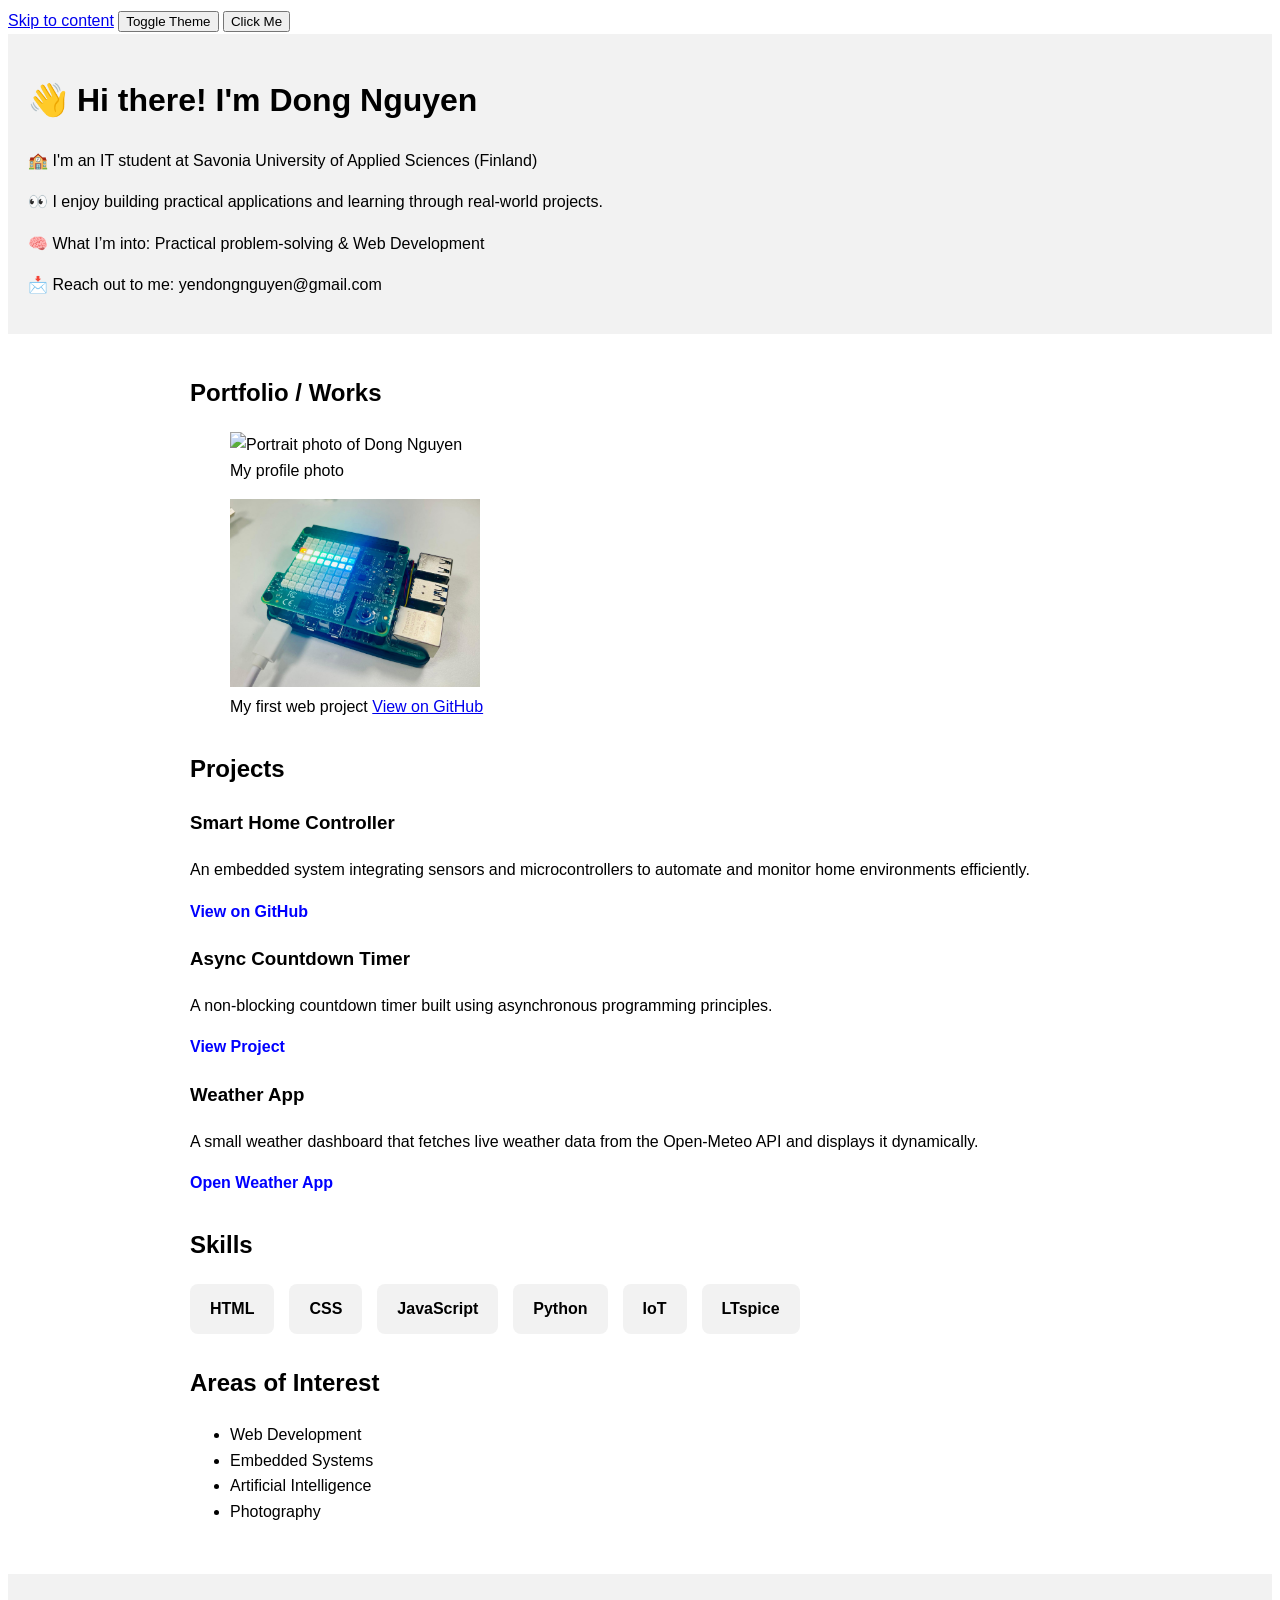
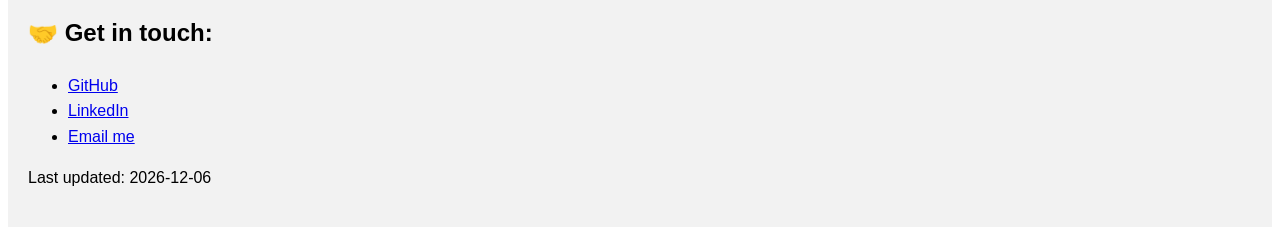
==== index.html @ 0ae0e01f "Fix HTML formatting and structure" ====
<!DOCTYPE html>
<html lang="en">
<head>
  <meta charset="UTF-8">
  <meta name="viewport" content="width=device-width, initial-scale=1.0">
  <title>My Semantic Portfolio</title>
  <link rel="stylesheet" href="css/style.css">
</head>

<body>

  <!-- Skip link -->
  <a href="#main">Skip to content</a>

  <!-- Theme Toggle -->
  <button id="theme-btn">Toggle Theme</button>
  <button id="click-btn">Click Me</button>

  <!-- Header -->
  <header>
    <h1>👋 Hi there! I'm Dong Nguyen</h1>
    <p>🏫 I'm an IT student at Savonia University of Applied Sciences (Finland)</p>
    <p>👀 I enjoy building practical applications and learning through real-world projects.</p>
    <p>🧠 What I’m into: Practical problem-solving & Web Development</p>
    <p>📩 Reach out to me: yendongnguyen@gmail.com</p>
  </header>

  <!-- Main Content -->
  <main id="main">

    <!-- Portfolio Section -->
    <section>
      <h2>Portfolio / Works</h2>

      <figure>
        <img src="image/profile.jpg" 
             alt="Portrait photo of Dong Nguyen"
             width="250">
        <figcaption>My profile photo</figcaption>
      </figure>

      <figure>
        <img src="image/project1.jpeg"
             alt="Screenshot of my first project"
             width="250">
        <figcaption>
          My first web project  
          <a href="https://github.com/OTOfngn/raspberry-pi-project" target="_blank">
            View on GitHub
          </a>
        </figcaption>
      </figure>

    </section>

    <!-- Projects Section -->
    <section id="projects">
      <h2>Projects</h2>

      <div class="project">
        <h3>Smart Home Controller</h3>
        <p>
          An embedded system integrating sensors and microcontrollers
          to automate and monitor home environments efficiently.
        </p>
        <a href="https://github.com/yendongnguyen/Smart-Home-Controller" 
           target="_blank">
          View on GitHub
        </a>
      </div>

      <div class="project">
        <h3>Async Countdown Timer</h3>
        <p>
          A non-blocking countdown timer built using asynchronous
          programming principles.
        </p>
        <a href="https://github.com/yendongnguyen/Async-Countdown-Timer" 
           target="_blank">
          View Project
        </a>
      </div>
        <div class="project">
        <h3>Weather App</h3>
        <p>
          A small weather dashboard that fetches live weather data
          from the Open-Meteo API and displays it dynamically.
        </p>
        <a href="weather.html">Open Weather App
        </a>
      </div>
    </section>

    <!-- Skills Section -->
    <section id="skills">
      <h2>Skills</h2>

      <div class="skills-container">
        <div class="skill-card">HTML</div>
        <div class="skill-card">CSS</div>
        <div class="skill-card">JavaScript</div>
        <div class="skill-card">Python</div>
        <div class="skill-card">IoT</div>
        <div class="skill-card">LTspice</div>
      </div>
    </section>

    <!-- Areas of Interest -->
    <section>
      <h2>Areas of Interest</h2>
      <ul>
        <li>Web Development</li>
        <li>Embedded Systems</li>
        <li>Artificial Intelligence</li>
        <li>Photography</li>
      </ul>
    </section>

  </main>

  <!-- Footer -->
  <footer>
    <h2>🤝 Get in touch:</h2>
    <ul>
      <li><a href="https://github.com/yendongnguyen">GitHub</a></li>
      <li><a href="https://www.linkedin.com/in/yendongnguyen">LinkedIn</a></li>
      <li><a href="mailto:yendongnguyen@gmail.com">Email me</a></li>
    </ul>

    <!-- Last Updated (JS will fill this) -->
    <p id="lastUpdated"></p>
  </footer>

  <!-- JavaScript -->
  <script src="script.js"></script>

</body>
</html>
---- css/style.css ----
/* Typography */
body {
  font-family: Arial, sans-serif;
  line-height: 1.6;
}

/* Header & Footer */
header,
footer {
  background-color: #f2f2f2;
  padding: 20px;
}

/* Layout & spacing */
main {
  max-width: 900px;
  margin: 0 auto;
  padding: 20px;
}

section {
  margin-bottom: 30px;
}

/* Typography */
h1 {
  font-size: 2rem;
}

h2 {
  font-size: 1.5rem;
}

/* Navigation */
nav ul {
  list-style: none;
  padding: 0;
}

nav li {
  display: inline-block;
  margin-right: 15px;
}

nav a {
  text-decoration: none;
  color: #333;
}

nav a:hover {
  text-decoration: underline;
}

/* Responsive images */
img {
  max-width: 100%;
  height: auto;
  }

body {
  background-color: white;
  color: black;
}

body.dark {
  background-color: #121212;
  color: white;
}

.section {
  padding: 40px 20px;
}

.skills-container {
  display: flex;
  flex-wrap: wrap;
  gap: 15px;
}

.skill-card {
  background: #f2f2f2;
  padding: 12px 20px;
  border-radius: 8px;
  font-weight: 600;
}

.project {
  margin-bottom: 20px;
}

.project a {
  color: blue;
  text-decoration: none;
  font-weight: bold;
}

.dark {
  background-color: #121212;
  color: white;
}

.dark .skill-card {
  background-color: #333;
}

.dark a {
  color: #4da6ff;
}
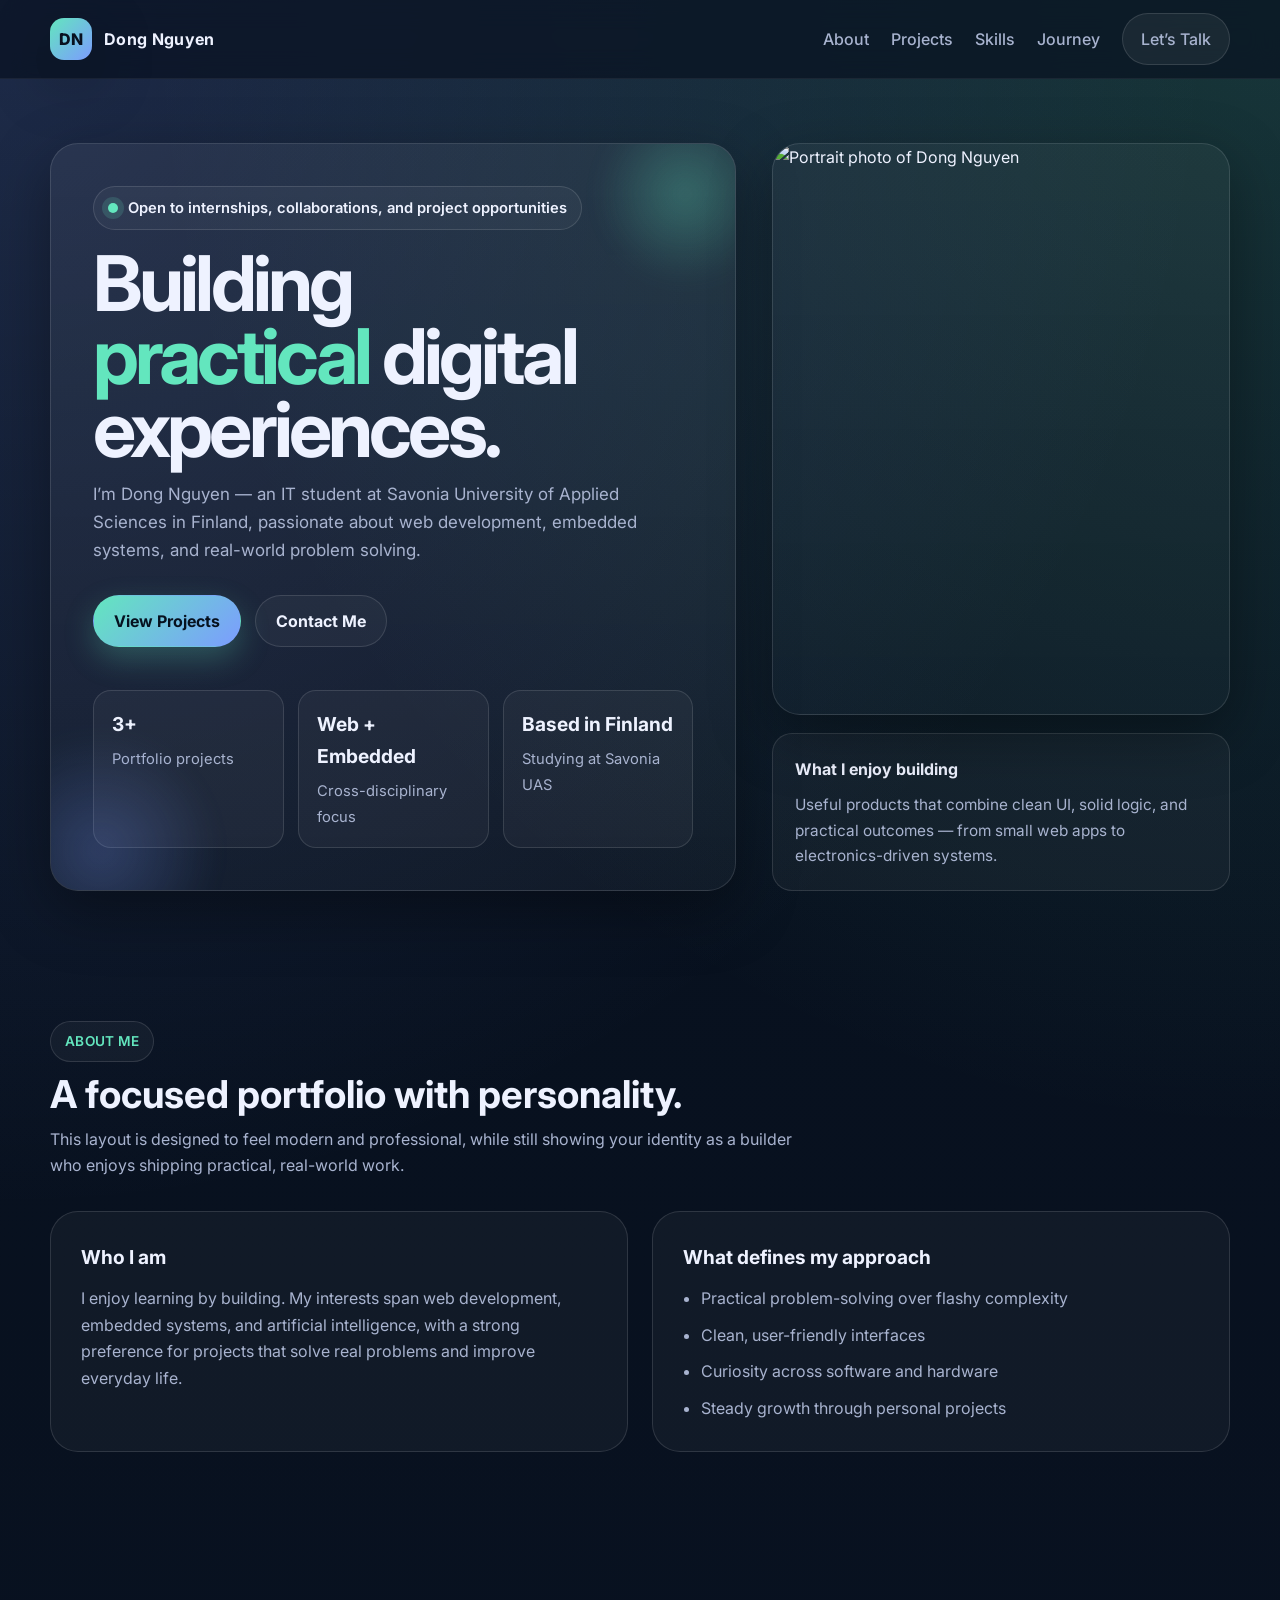
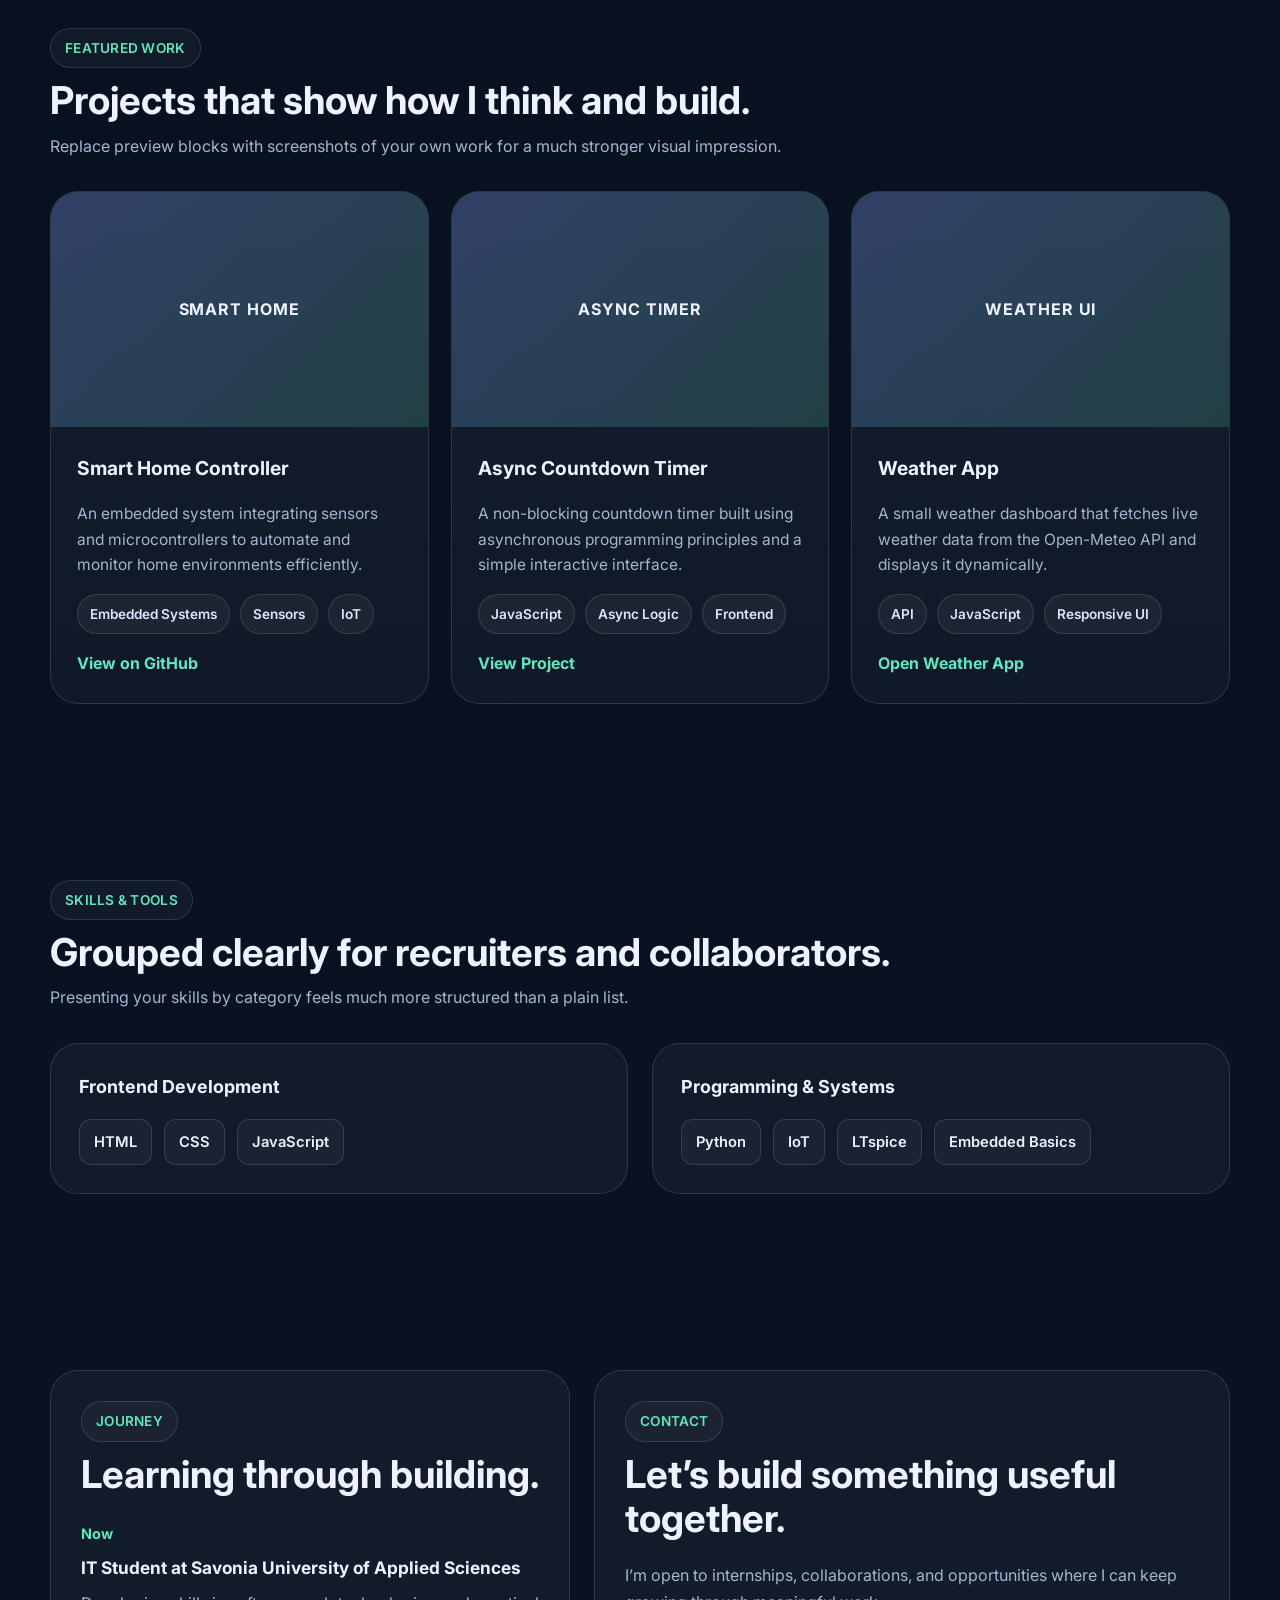
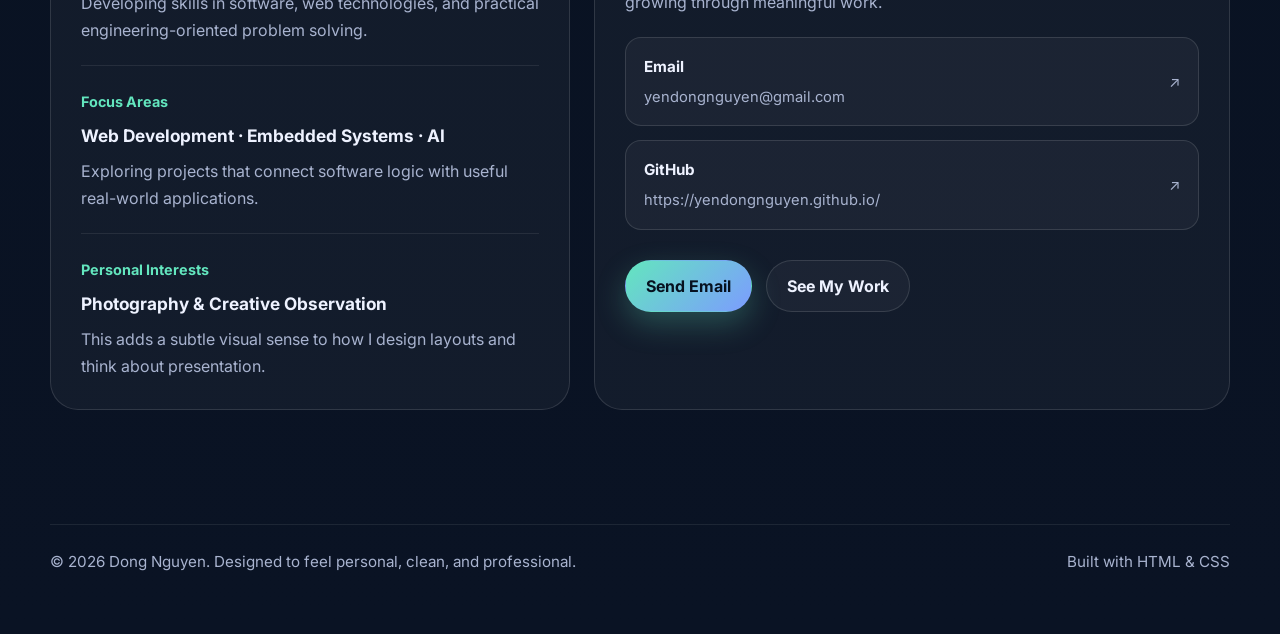
==== commit 1484d451: "Update index.html" ====
--- a/index.html
+++ b/index.html
@@ -1,138 +1,926 @@
 <!DOCTYPE html>
 <html lang="en">
 <head>
-  <meta charset="UTF-8">
-  <meta name="viewport" content="width=device-width, initial-scale=1.0">
-  <title>My Semantic Portfolio</title>
-  <link rel="stylesheet" href="css/style.css">
+  <meta charset="UTF-8" />
+  <meta name="viewport" content="width=device-width, initial-scale=1.0" />
+  <title>Dong Nguyen | Portfolio</title>
+  <link rel="preconnect" href="https://fonts.googleapis.com">
+  <link rel="preconnect" href="https://fonts.gstatic.com" crossorigin>
+  <link href="https://fonts.googleapis.com/css2?family=Inter:wght@400;500;600;700;800&display=swap" rel="stylesheet">
+  <style>
+    :root {
+      --bg: #081120;
+      --bg-soft: rgba(255,255,255,0.04);
+      --panel: rgba(255,255,255,0.06);
+      --panel-strong: rgba(255,255,255,0.08);
+      --text: #eef2ff;
+      --muted: #a8b3cf;
+      --line: rgba(255,255,255,0.12);
+      --accent: #63e6be;
+      --accent-2: #7c9cff;
+      --shadow: 0 20px 60px rgba(0,0,0,0.35);
+      --radius-xl: 28px;
+      --radius-lg: 20px;
+      --radius-md: 14px;
+      --max-width: 1180px;
+    }
+
+    * { box-sizing: border-box; }
+    html { scroll-behavior: smooth; }
+    body {
+      margin: 0;
+      font-family: 'Inter', system-ui, -apple-system, BlinkMacSystemFont, 'Segoe UI', sans-serif;
+      color: var(--text);
+      background:
+        radial-gradient(circle at top left, rgba(124,156,255,0.20), transparent 30%),
+        radial-gradient(circle at top right, rgba(99,230,190,0.18), transparent 28%),
+        linear-gradient(180deg, #07101d 0%, #0a1324 100%);
+      line-height: 1.65;
+    }
+
+    a {
+      color: inherit;
+      text-decoration: none;
+    }
+
+    img {
+      max-width: 100%;
+      display: block;
+    }
+
+    .container {
+      width: min(calc(100% - 32px), var(--max-width));
+      margin: 0 auto;
+    }
+
+    .section {
+      padding: 88px 0;
+    }
+
+    .section-header {
+      display: flex;
+      flex-direction: column;
+      gap: 10px;
+      margin-bottom: 32px;
+    }
+
+    .eyebrow {
+      display: inline-flex;
+      align-items: center;
+      gap: 10px;
+      width: fit-content;
+      padding: 8px 14px;
+      border-radius: 999px;
+      border: 1px solid var(--line);
+      background: rgba(255,255,255,0.04);
+      color: var(--accent);
+      font-size: 0.85rem;
+      font-weight: 600;
+      letter-spacing: 0.02em;
+      text-transform: uppercase;
+    }
+
+    .section-title {
+      margin: 0;
+      font-size: clamp(1.9rem, 3vw, 2.8rem);
+      line-height: 1.15;
+    }
+
+    .section-desc {
+      margin: 0;
+      max-width: 760px;
+      color: var(--muted);
+      font-size: 1rem;
+    }
+
+    .site-header {
+      position: sticky;
+      top: 0;
+      z-index: 30;
+      backdrop-filter: blur(14px);
+      background: rgba(8,17,32,0.68);
+      border-bottom: 1px solid rgba(255,255,255,0.06);
+    }
+
+    .nav {
+      min-height: 78px;
+      display: flex;
+      align-items: center;
+      justify-content: space-between;
+      gap: 20px;
+    }
+
+    .brand {
+      display: flex;
+      align-items: center;
+      gap: 12px;
+      font-weight: 700;
+      letter-spacing: 0.02em;
+    }
+
+    .brand-mark {
+      width: 42px;
+      height: 42px;
+      border-radius: 14px;
+      display: grid;
+      place-items: center;
+      background: linear-gradient(135deg, var(--accent), var(--accent-2));
+      color: #081120;
+      font-weight: 800;
+      box-shadow: var(--shadow);
+    }
+
+    .nav-links {
+      display: flex;
+      align-items: center;
+      gap: 22px;
+      flex-wrap: wrap;
+    }
+
+    .nav-links a {
+      color: var(--muted);
+      font-weight: 500;
+      transition: color 0.2s ease;
+    }
+
+    .nav-links a:hover,
+    .nav-links a:focus-visible {
+      color: var(--text);
+    }
+
+    .nav-cta {
+      padding: 12px 18px;
+      border-radius: 999px;
+      background: rgba(255,255,255,0.06);
+      border: 1px solid var(--line);
+      font-weight: 600;
+    }
+
+    .hero {
+      padding: 64px 0 42px;
+    }
+
+    .hero-grid {
+      display: grid;
+      grid-template-columns: 1.2fr 0.8fr;
+      gap: 36px;
+      align-items: stretch;
+    }
+
+    .hero-card,
+    .glass-card {
+      position: relative;
+      border: 1px solid var(--line);
+      background: linear-gradient(180deg, rgba(255,255,255,0.06), rgba(255,255,255,0.03));
+      border-radius: var(--radius-xl);
+      box-shadow: var(--shadow);
+      overflow: hidden;
+    }
+
+    .hero-card {
+      padding: 42px;
+      min-height: 560px;
+      display: flex;
+      flex-direction: column;
+      justify-content: space-between;
+    }
+
+    .hero-orb,
+    .hero-orb-2 {
+      position: absolute;
+      border-radius: 999px;
+      filter: blur(12px);
+      opacity: 0.65;
+      pointer-events: none;
+    }
+
+    .hero-orb {
+      width: 180px;
+      height: 180px;
+      top: -40px;
+      right: -40px;
+      background: radial-gradient(circle, rgba(99,230,190,0.45), transparent 70%);
+    }
+
+    .hero-orb-2 {
+      width: 240px;
+      height: 240px;
+      bottom: -80px;
+      left: -70px;
+      background: radial-gradient(circle, rgba(124,156,255,0.40), transparent 70%);
+    }
+
+    .status-pill {
+      display: inline-flex;
+      align-items: center;
+      gap: 10px;
+      width: fit-content;
+      padding: 9px 14px;
+      border-radius: 999px;
+      border: 1px solid var(--line);
+      background: rgba(255,255,255,0.04);
+      color: var(--text);
+      font-size: 0.92rem;
+      font-weight: 600;
+    }
+
+    .status-dot {
+      width: 10px;
+      height: 10px;
+      border-radius: 999px;
+      background: var(--accent);
+      box-shadow: 0 0 0 6px rgba(99,230,190,0.16);
+    }
+
+    .hero-copy h1 {
+      margin: 18px 0 14px;
+      font-size: clamp(2.9rem, 6vw, 5.5rem);
+      line-height: 0.95;
+      letter-spacing: -0.05em;
+      max-width: 10ch;
+    }
+
+    .hero-copy p {
+      margin: 0;
+      max-width: 640px;
+      color: var(--muted);
+      font-size: 1.06rem;
+    }
+
+    .hero-highlight {
+      color: var(--accent);
+    }
+
+    .hero-actions {
+      display: flex;
+      flex-wrap: wrap;
+      gap: 14px;
+      margin-top: 30px;
+    }
+
+    .btn {
+      display: inline-flex;
+      align-items: center;
+      justify-content: center;
+      gap: 10px;
+      min-height: 52px;
+      padding: 0 20px;
+      border-radius: 999px;
+      border: 1px solid transparent;
+      font-weight: 700;
+      transition: transform 0.2s ease, border-color 0.2s ease, background 0.2s ease;
+    }
+
+    .btn:hover { transform: translateY(-2px); }
+
+    .btn-primary {
+      background: linear-gradient(135deg, var(--accent), var(--accent-2));
+      color: #06111f;
+      box-shadow: 0 12px 30px rgba(99,230,190,0.25);
+    }
+
+    .btn-secondary {
+      background: rgba(255,255,255,0.04);
+      border-color: var(--line);
+      color: var(--text);
+    }
+
+    .hero-meta {
+      display: grid;
+      grid-template-columns: repeat(3, minmax(0, 1fr));
+      gap: 14px;
+      margin-top: 40px;
+    }
+
+    .stat-card {
+      padding: 18px;
+      border-radius: 18px;
+      background: rgba(255,255,255,0.04);
+      border: 1px solid var(--line);
+    }
+
+    .stat-card strong {
+      display: block;
+      font-size: 1.2rem;
+      margin-bottom: 4px;
+    }
+
+    .stat-card span {
+      color: var(--muted);
+      font-size: 0.92rem;
+    }
+
+    .profile-panel {
+      display: grid;
+      gap: 18px;
+    }
+
+    .profile-photo {
+      aspect-ratio: 4 / 5;
+      border-radius: var(--radius-xl);
+      overflow: hidden;
+      border: 1px solid var(--line);
+      background: linear-gradient(180deg, rgba(255,255,255,0.04), rgba(255,255,255,0.02));
+      min-height: 420px;
+    }
+
+    .profile-photo img {
+      width: 100%;
+      height: 100%;
+      object-fit: cover;
+    }
+
+    .mini-card {
+      padding: 22px;
+      border-radius: var(--radius-lg);
+      border: 1px solid var(--line);
+      background: rgba(255,255,255,0.04);
+    }
+
+    .mini-card h3 {
+      margin: 0 0 10px;
+      font-size: 1rem;
+    }
+
+    .mini-card p {
+      margin: 0;
+      color: var(--muted);
+      font-size: 0.96rem;
+    }
+
+    .about-grid {
+      display: grid;
+      grid-template-columns: 1fr 1fr;
+      gap: 24px;
+    }
+
+    .about-card {
+      padding: 30px;
+      border-radius: var(--radius-xl);
+      border: 1px solid var(--line);
+      background: rgba(255,255,255,0.04);
+    }
+
+    .about-card h3 {
+      margin: 0 0 12px;
+      font-size: 1.2rem;
+    }
+
+    .about-card p,
+    .about-card li {
+      color: var(--muted);
+      margin: 0;
+    }
+
+    .about-card ul {
+      margin: 0;
+      padding-left: 18px;
+      display: grid;
+      gap: 10px;
+    }
+
+    .project-grid {
+      display: grid;
+      grid-template-columns: repeat(12, 1fr);
+      gap: 22px;
+    }
+
+    .project-card {
+      grid-column: span 4;
+      display: flex;
+      flex-direction: column;
+      border: 1px solid var(--line);
+      border-radius: var(--radius-xl);
+      overflow: hidden;
+      background: linear-gradient(180deg, rgba(255,255,255,0.05), rgba(255,255,255,0.03));
+      transition: transform 0.25s ease, border-color 0.25s ease;
+    }
+
+    .project-card:hover {
+      transform: translateY(-6px);
+      border-color: rgba(99,230,190,0.32);
+    }
+
+    .project-media {
+      aspect-ratio: 16 / 10;
+      background: linear-gradient(135deg, rgba(124,156,255,0.28), rgba(99,230,190,0.18));
+      display: grid;
+      place-items: center;
+      color: var(--text);
+      font-weight: 700;
+      letter-spacing: 0.06em;
+      text-transform: uppercase;
+    }
+
+    .project-body {
+      padding: 26px;
+      display: flex;
+      flex-direction: column;
+      gap: 16px;
+      flex: 1;
+    }
+
+    .project-top {
+      display: flex;
+      align-items: start;
+      justify-content: space-between;
+      gap: 16px;
+    }
+
+    .project-top h3 {
+      margin: 0;
+      font-size: 1.2rem;
+    }
+
+    .project-body p {
+      margin: 0;
+      color: var(--muted);
+      font-size: 0.97rem;
+    }
+
+    .tag-list {
+      display: flex;
+      flex-wrap: wrap;
+      gap: 10px;
+    }
+
+    .tag {
+      padding: 8px 12px;
+      border-radius: 999px;
+      background: rgba(255,255,255,0.05);
+      border: 1px solid var(--line);
+      color: #dbe5ff;
+      font-size: 0.85rem;
+      font-weight: 600;
+    }
+
+    .project-links {
+      display: flex;
+      gap: 12px;
+      margin-top: auto;
+      flex-wrap: wrap;
+    }
+
+    .text-link {
+      font-weight: 700;
+      color: var(--accent);
+    }
+
+    .skills-wrap {
+      display: grid;
+      grid-template-columns: 1fr 1fr;
+      gap: 24px;
+    }
+
+    .skill-group {
+      padding: 28px;
+      border: 1px solid var(--line);
+      border-radius: var(--radius-xl);
+      background: rgba(255,255,255,0.04);
+    }
+
+    .skill-group h3 {
+      margin: 0 0 18px;
+      font-size: 1.12rem;
+    }
+
+    .chip-grid {
+      display: flex;
+      flex-wrap: wrap;
+      gap: 12px;
+    }
+
+    .chip {
+      padding: 10px 14px;
+      border-radius: 12px;
+      border: 1px solid var(--line);
+      background: rgba(255,255,255,0.04);
+      color: #edf2ff;
+      font-weight: 600;
+      font-size: 0.92rem;
+    }
+
+    .journey {
+      display: grid;
+      grid-template-columns: 0.9fr 1.1fr;
+      gap: 24px;
+    }
+
+    .timeline,
+    .contact-card {
+      padding: 30px;
+      border-radius: var(--radius-xl);
+      border: 1px solid var(--line);
+      background: rgba(255,255,255,0.04);
+    }
+
+    .timeline-item + .timeline-item {
+      margin-top: 22px;
+      padding-top: 22px;
+      border-top: 1px solid rgba(255,255,255,0.08);
+    }
+
+    .timeline-item span {
+      display: inline-block;
+      margin-bottom: 8px;
+      color: var(--accent);
+      font-size: 0.9rem;
+      font-weight: 700;
+    }
+
+    .timeline-item h3 {
+      margin: 0 0 8px;
+      font-size: 1.08rem;
+    }
+
+    .timeline-item p {
+      margin: 0;
+      color: var(--muted);
+    }
+
+    .contact-card p {
+      color: var(--muted);
+      margin-top: 0;
+      margin-bottom: 22px;
+    }
+
+    .contact-list {
+      display: grid;
+      gap: 14px;
+      margin-bottom: 24px;
+    }
+
+    .contact-item {
+      padding: 16px 18px;
+      border-radius: 16px;
+      background: rgba(255,255,255,0.04);
+      border: 1px solid var(--line);
+      display: flex;
+      align-items: center;
+      justify-content: space-between;
+      gap: 18px;
+      flex-wrap: wrap;
+    }
+
+    .contact-item strong {
+      display: block;
+      margin-bottom: 4px;
+      font-size: 0.95rem;
+    }
+
+    .contact-item span {
+      color: var(--muted);
+      font-size: 0.92rem;
+    }
+
+    .site-footer {
+      padding: 26px 0 60px;
+      color: var(--muted);
+      font-size: 0.95rem;
+    }
+
+    .footer-box {
+      display: flex;
+      align-items: center;
+      justify-content: space-between;
+      gap: 16px;
+      flex-wrap: wrap;
+      border-top: 1px solid rgba(255,255,255,0.08);
+      padding-top: 24px;
+    }
+
+    @media (max-width: 1024px) {
+      .hero-grid,
+      .about-grid,
+      .skills-wrap,
+      .journey {
+        grid-template-columns: 1fr;
+      }
+
+      .project-card {
+        grid-column: span 6;
+      }
+    }
+
+    @media (max-width: 720px) {
+      .nav {
+        flex-direction: column;
+        align-items: flex-start;
+        padding: 18px 0;
+      }
+
+      .nav-links {
+        gap: 14px;
+      }
+
+      .hero {
+        padding-top: 34px;
+      }
+
+      .hero-card {
+        min-height: auto;
+        padding: 28px;
+      }
+
+      .hero-meta {
+        grid-template-columns: 1fr;
+      }
+
+      .project-card {
+        grid-column: span 12;
+      }
+
+      .section {
+        padding: 68px 0;
+      }
+    }
+  </style>
 </head>
-
 <body>
-
-  <!-- Skip link -->
-  <a href="#main">Skip to content</a>
-
-  <!-- Theme Toggle -->
-  <button id="theme-btn">Toggle Theme</button>
-  <button id="click-btn">Click Me</button>
-
-  <!-- Header -->
-  <header>
-    <h1>👋 Hi there! I'm Dong Nguyen</h1>
-    <p>🏫 I'm an IT student at Savonia University of Applied Sciences (Finland)</p>
-    <p>👀 I enjoy building practical applications and learning through real-world projects.</p>
-    <p>🧠 What I’m into: Practical problem-solving & Web Development</p>
-    <p>📩 Reach out to me: yendongnguyen@gmail.com</p>
+  <header class="site-header">
+    <div class="container nav">
+      <a href="#top" class="brand">
+        <span class="brand-mark">DN</span>
+        <span>Dong Nguyen</span>
+      </a>
+
+      <nav class="nav-links" aria-label="Primary">
+        <a href="#about">About</a>
+        <a href="#projects">Projects</a>
+        <a href="#skills">Skills</a>
+        <a href="#journey">Journey</a>
+        <a href="#contact" class="nav-cta">Let’s Talk</a>
+      </nav>
+    </div>
   </header>
 
-  <!-- Main Content -->
-  <main id="main">
-
-    <!-- Portfolio Section -->
-    <section>
-      <h2>Portfolio / Works</h2>
-
-      <figure>
-        <img src="image/profile.jpg" 
-             alt="Portrait photo of Dong Nguyen"
-             width="250">
-        <figcaption>My profile photo</figcaption>
-      </figure>
-
-      <figure>
-        <img src="image/project1.jpeg"
-             alt="Screenshot of my first project"
-             width="250">
-        <figcaption>
-          My first web project  
-          <a href="https://github.com/OTOfngn/raspberry-pi-project" target="_blank">
-            View on GitHub
-          </a>
-        </figcaption>
-      </figure>
-
-    </section>
-
-    <!-- Projects Section -->
-    <section id="projects">
-      <h2>Projects</h2>
-
-      <div class="project">
-        <h3>Smart Home Controller</h3>
-        <p>
-          An embedded system integrating sensors and microcontrollers
-          to automate and monitor home environments efficiently.
-        </p>
-        <a href="https://github.com/yendongnguyen/Smart-Home-Controller" 
-           target="_blank">
-          View on GitHub
-        </a>
-      </div>
-
-      <div class="project">
-        <h3>Async Countdown Timer</h3>
-        <p>
-          A non-blocking countdown timer built using asynchronous
-          programming principles.
-        </p>
-        <a href="https://github.com/yendongnguyen/Async-Countdown-Timer" 
-           target="_blank">
-          View Project
-        </a>
-      </div>
-        <div class="project">
-        <h3>Weather App</h3>
-        <p>
-          A small weather dashboard that fetches live weather data
-          from the Open-Meteo API and displays it dynamically.
-        </p>
-        <a href="weather.html">Open Weather App
-        </a>
+  <main id="top">
+    <section class="hero">
+      <div class="container hero-grid">
+        <article class="hero-card">
+          <span class="hero-orb"></span>
+          <span class="hero-orb-2"></span>
+
+          <div class="hero-copy">
+            <div class="status-pill">
+              <span class="status-dot"></span>
+              Open to internships, collaborations, and project opportunities
+            </div>
+
+            <h1>Building <span class="hero-highlight">practical</span> digital experiences.</h1>
+
+            <p>
+              I’m Dong Nguyen — an IT student at Savonia University of Applied Sciences in Finland,
+              passionate about web development, embedded systems, and real-world problem solving.
+            </p>
+
+            <div class="hero-actions">
+              <a class="btn btn-primary" href="#projects">View Projects</a>
+              <a class="btn btn-secondary" href="#contact">Contact Me</a>
+            </div>
+          </div>
+
+          <div class="hero-meta">
+            <div class="stat-card">
+              <strong>3+</strong>
+              <span>Portfolio projects</span>
+            </div>
+            <div class="stat-card">
+              <strong>Web + Embedded</strong>
+              <span>Cross-disciplinary focus</span>
+            </div>
+            <div class="stat-card">
+              <strong>Based in Finland</strong>
+              <span>Studying at Savonia UAS</span>
+            </div>
+          </div>
+        </article>
+
+        <aside class="profile-panel">
+          <div class="profile-photo glass-card">
+            <img src="https://via.placeholder.com/800x1000" alt="Portrait photo of Dong Nguyen" />
+          </div>
+
+          <div class="mini-card">
+            <h3>What I enjoy building</h3>
+            <p>
+              Useful products that combine clean UI, solid logic, and practical outcomes — from small web apps
+              to electronics-driven systems.
+            </p>
+          </div>
+        </aside>
       </div>
     </section>
 
-    <!-- Skills Section -->
-    <section id="skills">
-      <h2>Skills</h2>
-
-      <div class="skills-container">
-        <div class="skill-card">HTML</div>
-        <div class="skill-card">CSS</div>
-        <div class="skill-card">JavaScript</div>
-        <div class="skill-card">Python</div>
-        <div class="skill-card">IoT</div>
-        <div class="skill-card">LTspice</div>
+    <section class="section" id="about">
+      <div class="container">
+        <div class="section-header">
+          <span class="eyebrow">About Me</span>
+          <h2 class="section-title">A focused portfolio with personality.</h2>
+          <p class="section-desc">
+            This layout is designed to feel modern and professional, while still showing your identity as a builder
+            who enjoys shipping practical, real-world work.
+          </p>
+        </div>
+
+        <div class="about-grid">
+          <div class="about-card">
+            <h3>Who I am</h3>
+            <p>
+              I enjoy learning by building. My interests span web development, embedded systems, and artificial
+              intelligence, with a strong preference for projects that solve real problems and improve everyday life.
+            </p>
+          </div>
+
+          <div class="about-card">
+            <h3>What defines my approach</h3>
+            <ul>
+              <li>Practical problem-solving over flashy complexity</li>
+              <li>Clean, user-friendly interfaces</li>
+              <li>Curiosity across software and hardware</li>
+              <li>Steady growth through personal projects</li>
+            </ul>
+          </div>
+        </div>
       </div>
     </section>
 
-    <!-- Areas of Interest -->
-    <section>
-      <h2>Areas of Interest</h2>
-      <ul>
-        <li>Web Development</li>
-        <li>Embedded Systems</li>
-        <li>Artificial Intelligence</li>
-        <li>Photography</li>
-      </ul>
+    <section class="section" id="projects">
+      <div class="container">
+        <div class="section-header">
+          <span class="eyebrow">Featured Work</span>
+          <h2 class="section-title">Projects that show how I think and build.</h2>
+          <p class="section-desc">
+            Replace preview blocks with screenshots of your own work for a much stronger visual impression.
+          </p>
+        </div>
+
+        <div class="project-grid">
+          <article class="project-card">
+            <div class="project-media">Smart Home</div>
+            <div class="project-body">
+              <div class="project-top">
+                <h3>Smart Home Controller</h3>
+              </div>
+              <p>
+                An embedded system integrating sensors and microcontrollers to automate and monitor home environments efficiently.
+              </p>
+              <div class="tag-list">
+                <span class="tag">Embedded Systems</span>
+                <span class="tag">Sensors</span>
+                <span class="tag">IoT</span>
+              </div>
+              <div class="https://github.com/yendongnguyen/Smart-Home-Controller">
+                <a class="text-link" href="#">View on GitHub</a>
+              </div>
+            </div>
+          </article>
+
+          <article class="project-card">
+            <div class="project-media">Async Timer</div>
+            <div class="project-body">
+              <div class="project-top">
+                <h3>Async Countdown Timer</h3>
+              </div>
+              <p>
+                A non-blocking countdown timer built using asynchronous programming principles and a simple interactive interface.
+              </p>
+              <div class="tag-list">
+                <span class="tag">JavaScript</span>
+                <span class="tag">Async Logic</span>
+                <span class="tag">Frontend</span>
+              </div>
+              <div class="https://github.com/yendongnguyen/Async-Countdown-Timer">
+                <a class="text-link" href="#">View Project</a>
+              </div>
+            </div>
+          </article>
+
+          <article class="project-card">
+            <div class="project-media">Weather UI</div>
+            <div class="project-body">
+              <div class="project-top">
+                <h3>Weather App</h3>
+              </div>
+              <p>
+                A small weather dashboard that fetches live weather data from the Open-Meteo API and displays it dynamically.
+              </p>
+              <div class="tag-list">
+                <span class="tag">API</span>
+                <span class="tag">JavaScript</span>
+                <span class="tag">Responsive UI</span>
+              </div>
+              <div class="project-links">
+                <a class="text-link" href="#">Open Weather App</a>
+              </div>
+            </div>
+          </article>
+        </div>
+      </div>
     </section>
 
+    <section class="section" id="skills">
+      <div class="container">
+        <div class="section-header">
+          <span class="eyebrow">Skills & Tools</span>
+          <h2 class="section-title">Grouped clearly for recruiters and collaborators.</h2>
+          <p class="section-desc">
+            Presenting your skills by category feels much more structured than a plain list.
+          </p>
+        </div>
+
+        <div class="skills-wrap">
+          <div class="skill-group">
+            <h3>Frontend Development</h3>
+            <div class="chip-grid">
+              <span class="chip">HTML</span>
+              <span class="chip">CSS</span>
+              <span class="chip">JavaScript</span>
+            </div>
+          </div>
+
+          <div class="skill-group">
+            <h3>Programming & Systems</h3>
+            <div class="chip-grid">
+              <span class="chip">Python</span>
+              <span class="chip">IoT</span>
+              <span class="chip">LTspice</span>
+              <span class="chip">Embedded Basics</span>
+            </div>
+          </div>
+        </div>
+      </div>
+    </section>
+
+    <section class="section" id="journey">
+      <div class="container journey">
+        <div class="timeline">
+          <div class="section-header" style="margin-bottom: 24px;">
+            <span class="eyebrow">Journey</span>
+            <h2 class="section-title" style="font-size: clamp(1.8rem, 3vw, 2.4rem);">Learning through building.</h2>
+          </div>
+
+          <div class="timeline-item">
+            <span>Now</span>
+            <h3>IT Student at Savonia University of Applied Sciences</h3>
+            <p>Developing skills in software, web technologies, and practical engineering-oriented problem solving.</p>
+          </div>
+
+          <div class="timeline-item">
+            <span>Focus Areas</span>
+            <h3>Web Development · Embedded Systems · AI</h3>
+            <p>Exploring projects that connect software logic with useful real-world applications.</p>
+          </div>
+
+          <div class="timeline-item">
+            <span>Personal Interests</span>
+            <h3>Photography & Creative Observation</h3>
+            <p>This adds a subtle visual sense to how I design layouts and think about presentation.</p>
+          </div>
+        </div>
+
+        <div class="contact-card" id="contact">
+          <div class="section-header" style="margin-bottom: 22px;">
+            <span class="eyebrow">Contact</span>
+            <h2 class="section-title" style="font-size: clamp(1.8rem, 3vw, 2.4rem);">Let’s build something useful together.</h2>
+          </div>
+
+          <p>
+            I’m open to internships, collaborations, and opportunities where I can keep growing through meaningful work.
+          </p>
+
+          <div class="contact-list">
+            <a class="contact-item" href="mailto:yendongnguyen@gmail.com">
+              <div>
+                <strong>Email</strong>
+                <span>yendongnguyen@gmail.com</span>
+              </div>
+              <span>↗</span>
+            </a>
+
+            <a class="contact-item" href="#">
+              <div>
+                <strong>GitHub</strong>
+                <span>https://yendongnguyen.github.io/</span>
+              </div>
+              <span>↗</span>
+            </a>
+          </div>
+
+          <div class="hero-actions">
+            <a class="btn btn-primary" href="mailto:yendongnguyen@gmail.com">Send Email</a>
+            <a class="btn btn-secondary" href="#projects">See My Work</a>
+          </div>
+        </div>
+      </div>
+    </section>
   </main>
 
-  <!-- Footer -->
-  <footer>
-    <h2>🤝 Get in touch:</h2>
-    <ul>
-      <li><a href="https://github.com/yendongnguyen">GitHub</a></li>
-      <li><a href="https://www.linkedin.com/in/yendongnguyen">LinkedIn</a></li>
-      <li><a href="mailto:yendongnguyen@gmail.com">Email me</a></li>
-    </ul>
-
-    <!-- Last Updated (JS will fill this) -->
-    <p id="lastUpdated"></p>
+  <footer class="site-footer">
+    <div class="container footer-box">
+      <span>© 2026 Dong Nguyen. Designed to feel personal, clean, and professional.</span>
+      <span>Built with HTML & CSS</span>
+    </div>
   </footer>
-
-  <!-- JavaScript -->
-  <script src="script.js"></script>
-
 </body>
 </html>
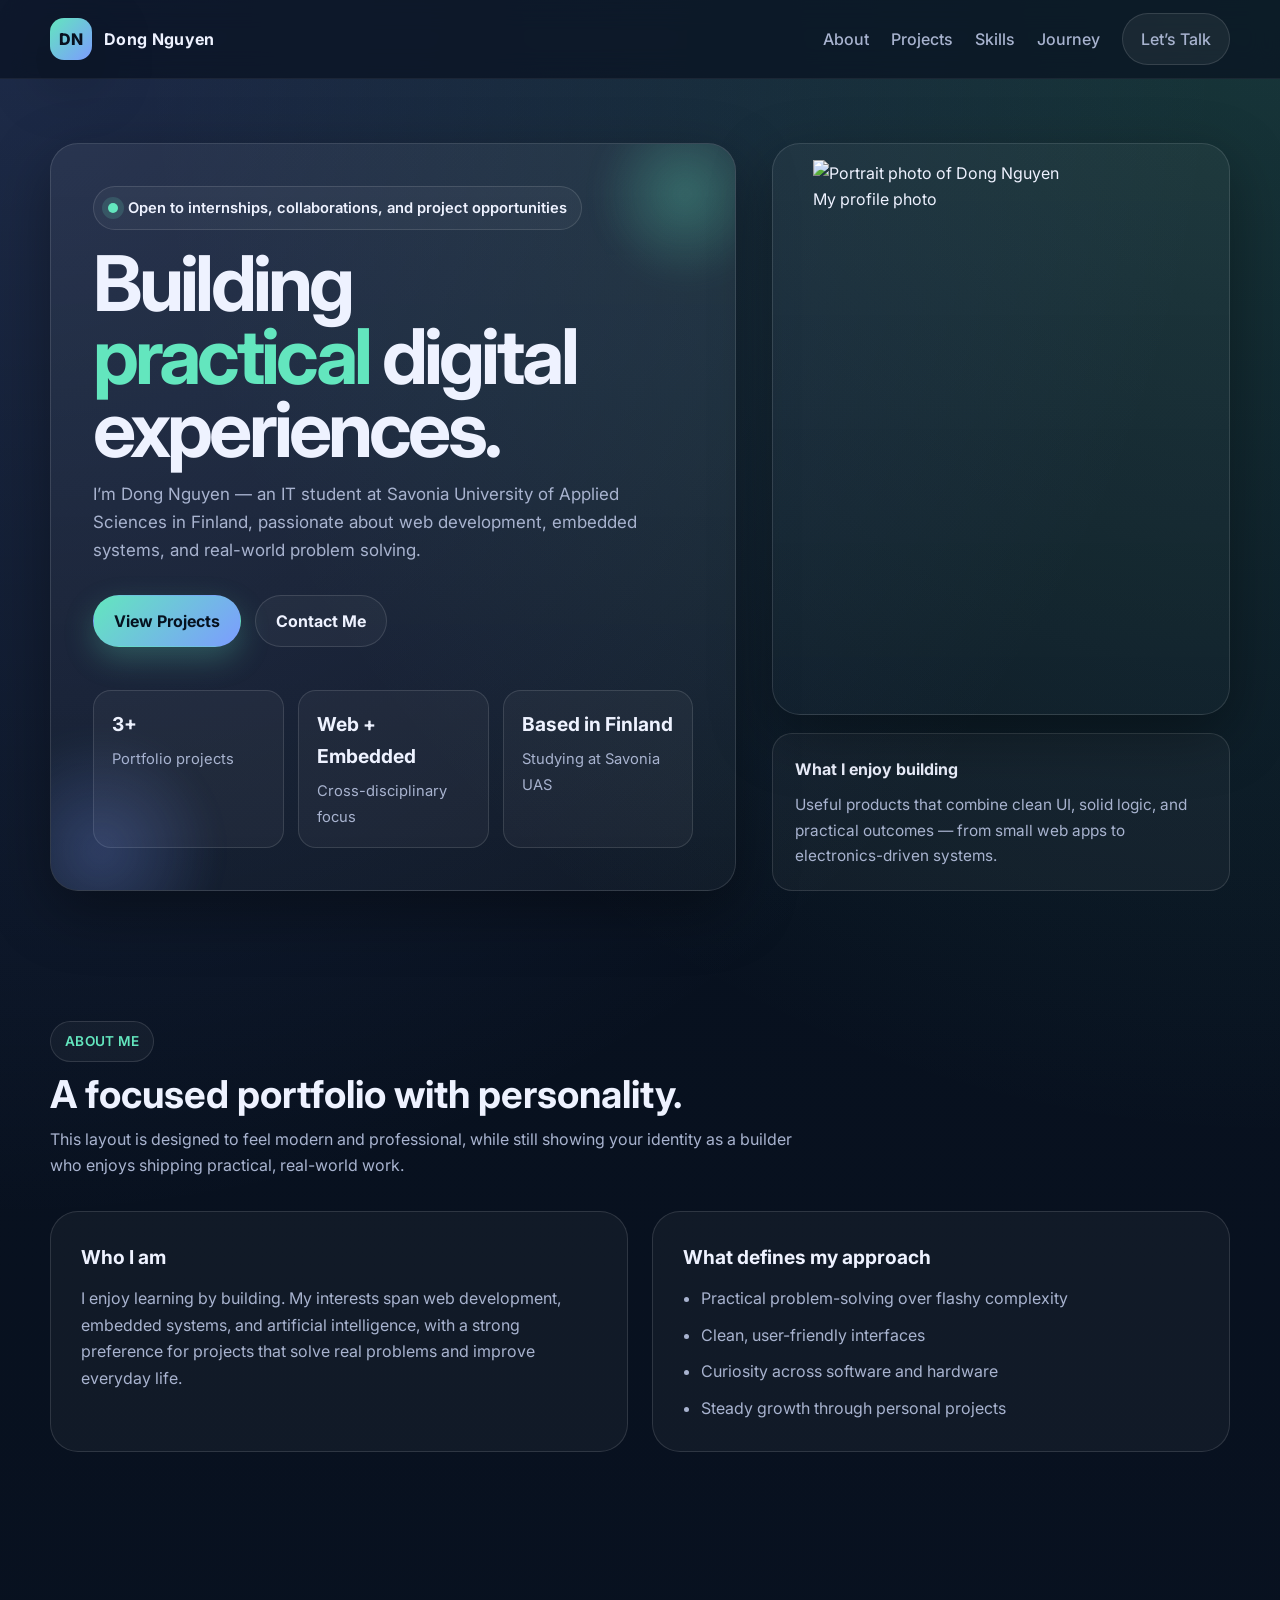
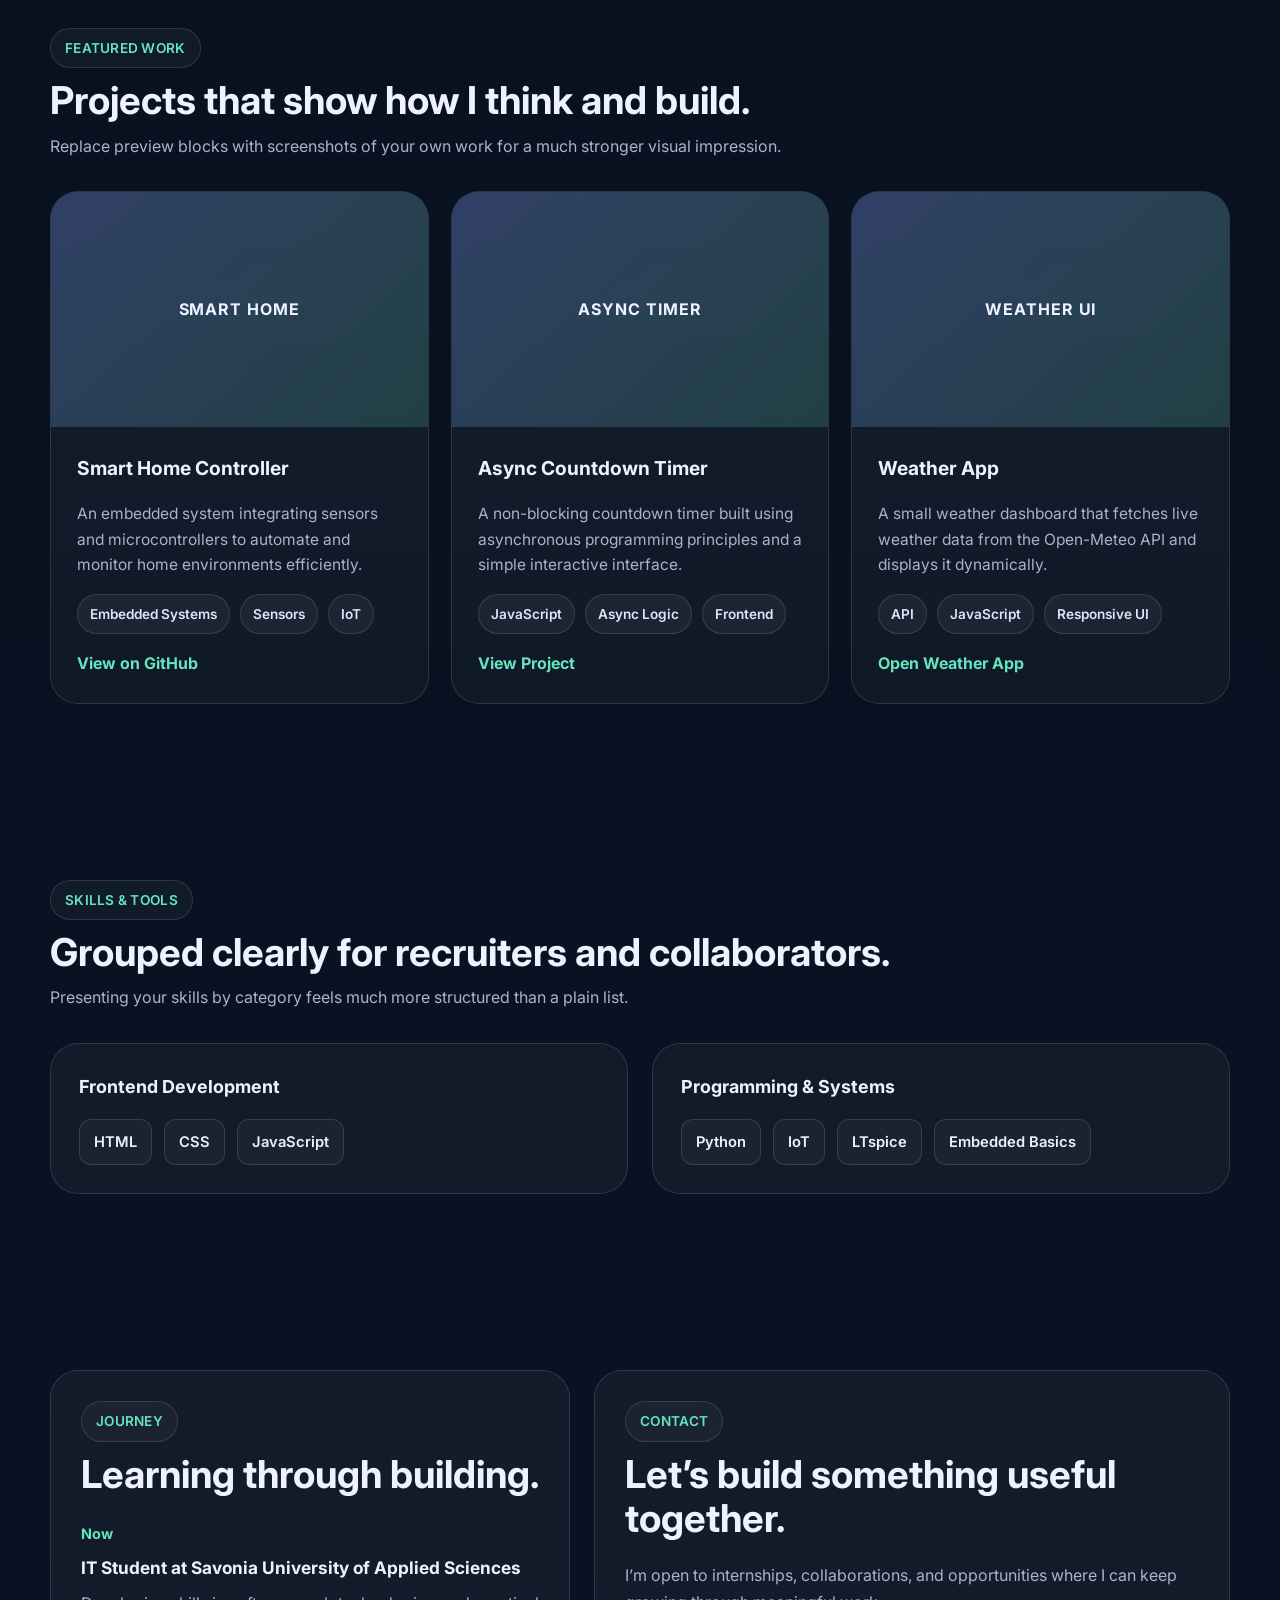
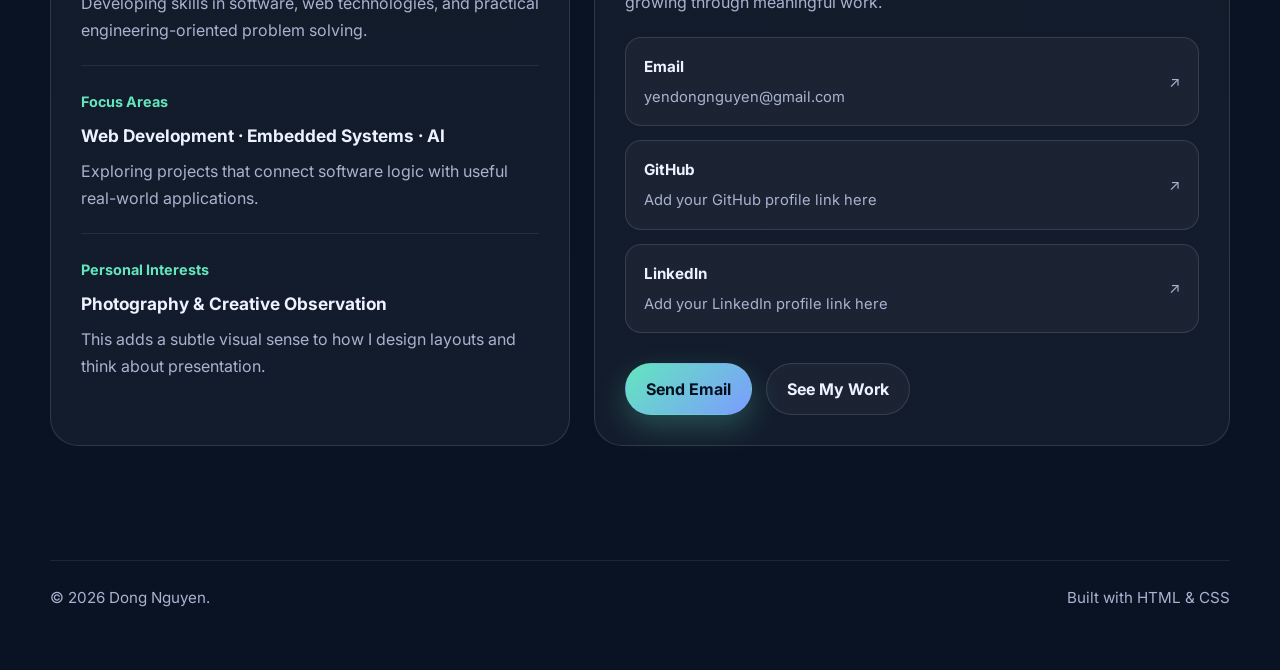
==== commit 066bb02f: "Update index.html" ====
--- a/index.html
+++ b/index.html
@@ -698,7 +698,12 @@
 
         <aside class="profile-panel">
           <div class="profile-photo glass-card">
-            <img src="https://via.placeholder.com/800x1000" alt="Portrait photo of Dong Nguyen" />
+            <figure>
+              <img src="image/profile.jpg"
+                   alt="Portrait photo of Dong Nguyen"
+                   width="250" />
+              <figcaption>My profile photo</figcaption>
+            </figure>
           </div>
 
           <div class="mini-card">
@@ -770,8 +775,8 @@
                 <span class="tag">Sensors</span>
                 <span class="tag">IoT</span>
               </div>
-              <div class="https://github.com/yendongnguyen/Smart-Home-Controller">
-                <a class="text-link" href="#">View on GitHub</a>
+              <div class="project-links">
+                <a class="text-link" href="https://github.com/yendongnguyen/Smart-Home-Controller" target="_blank">View on GitHub</a>
               </div>
             </div>
           </article>
@@ -790,8 +795,8 @@
                 <span class="tag">Async Logic</span>
                 <span class="tag">Frontend</span>
               </div>
-              <div class="https://github.com/yendongnguyen/Async-Countdown-Timer">
-                <a class="text-link" href="#">View Project</a>
+              <div class="project-links">
+                <a class="text-link" href="https://github.com/yendongnguyen/Async-Countdown-Timer" target="_blank">View Project</a>
               </div>
             </div>
           </article>
@@ -811,7 +816,7 @@
                 <span class="tag">Responsive UI</span>
               </div>
               <div class="project-links">
-                <a class="text-link" href="#">Open Weather App</a>
+                <a class="text-link" href="weather.html" target="_blank">Open Weather App</a>
               </div>
             </div>
           </article>
@@ -901,7 +906,15 @@
             <a class="contact-item" href="#">
               <div>
                 <strong>GitHub</strong>
-                <span>https://yendongnguyen.github.io/</span>
+                <span>Add your GitHub profile link here</span>
+              </div>
+              <span>↗</span>
+            </a>
+
+            <a class="contact-item" href="#">
+              <div>
+                <strong>LinkedIn</strong>
+                <span>Add your LinkedIn profile link here</span>
               </div>
               <span>↗</span>
             </a>
@@ -918,7 +931,7 @@
 
   <footer class="site-footer">
     <div class="container footer-box">
-      <span>© 2026 Dong Nguyen. Designed to feel personal, clean, and professional.</span>
+      <span>© 2026 Dong Nguyen.</span>
       <span>Built with HTML & CSS</span>
     </div>
   </footer>
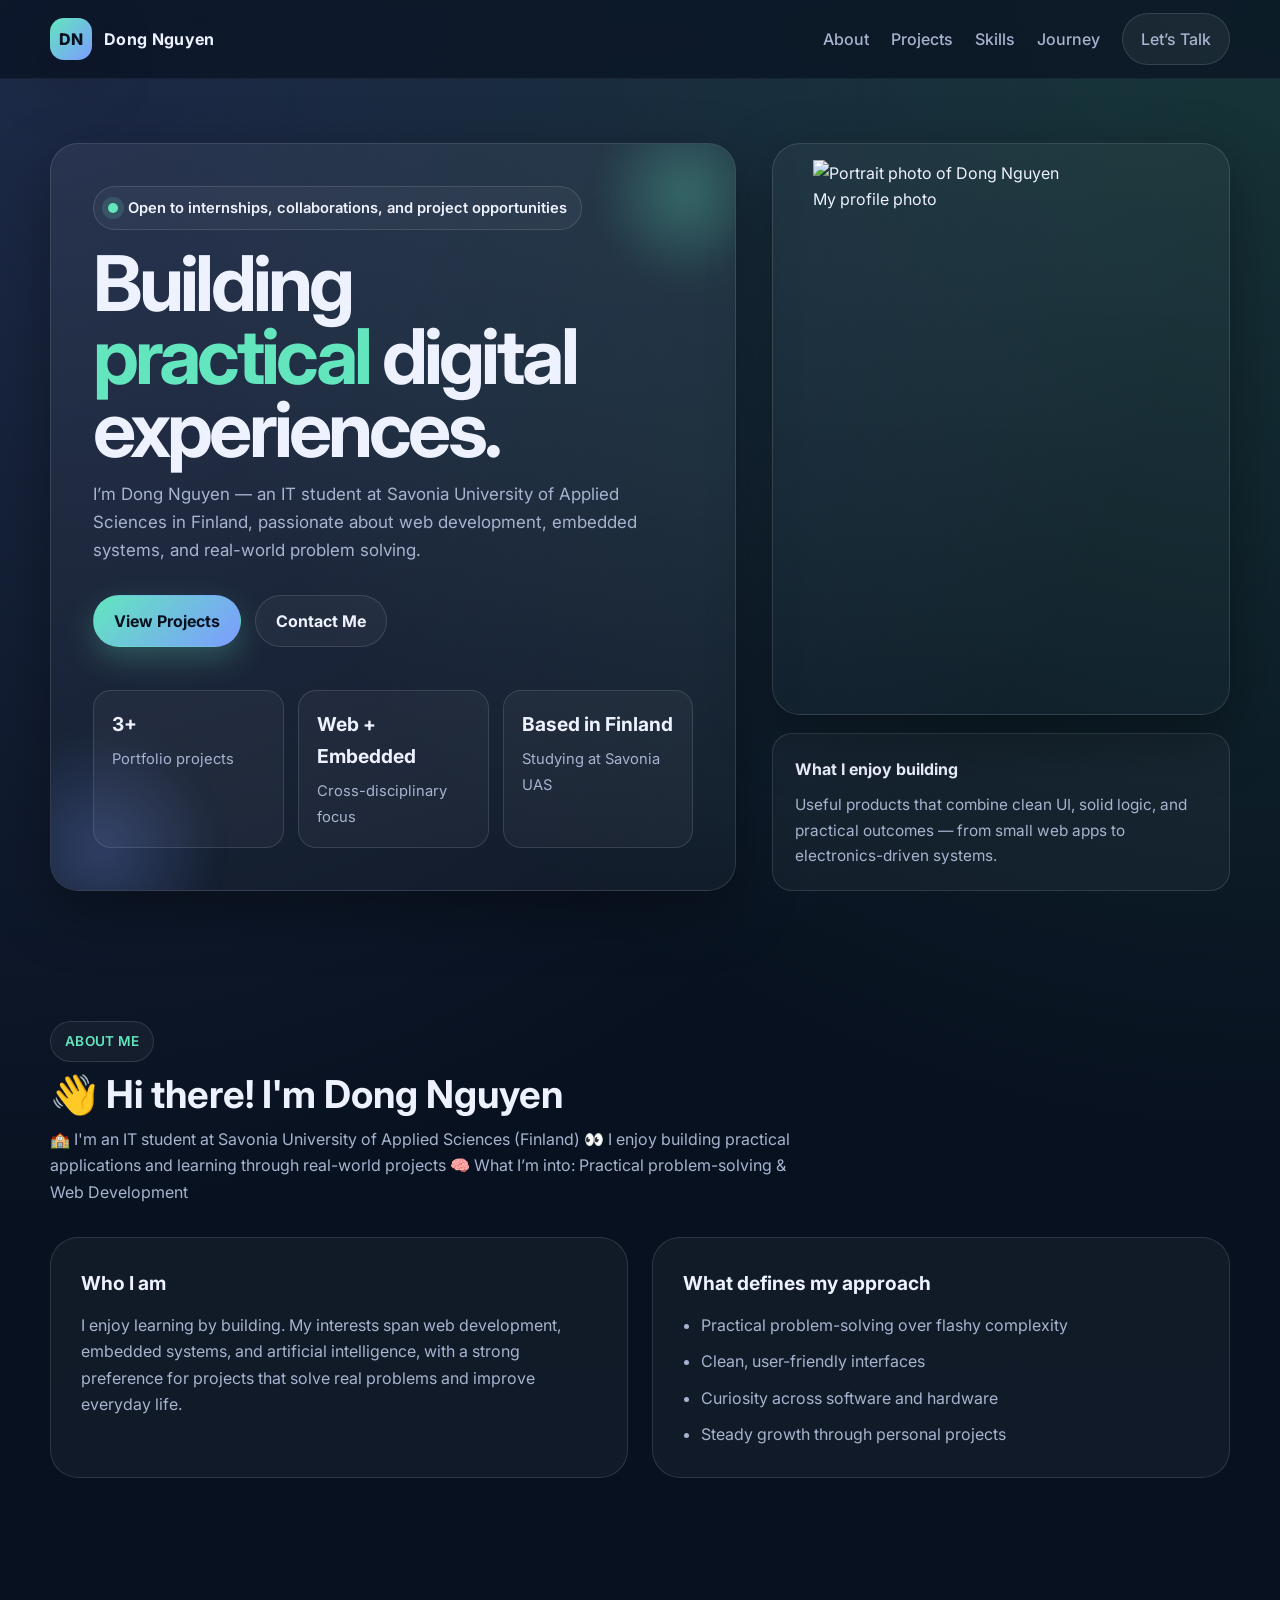
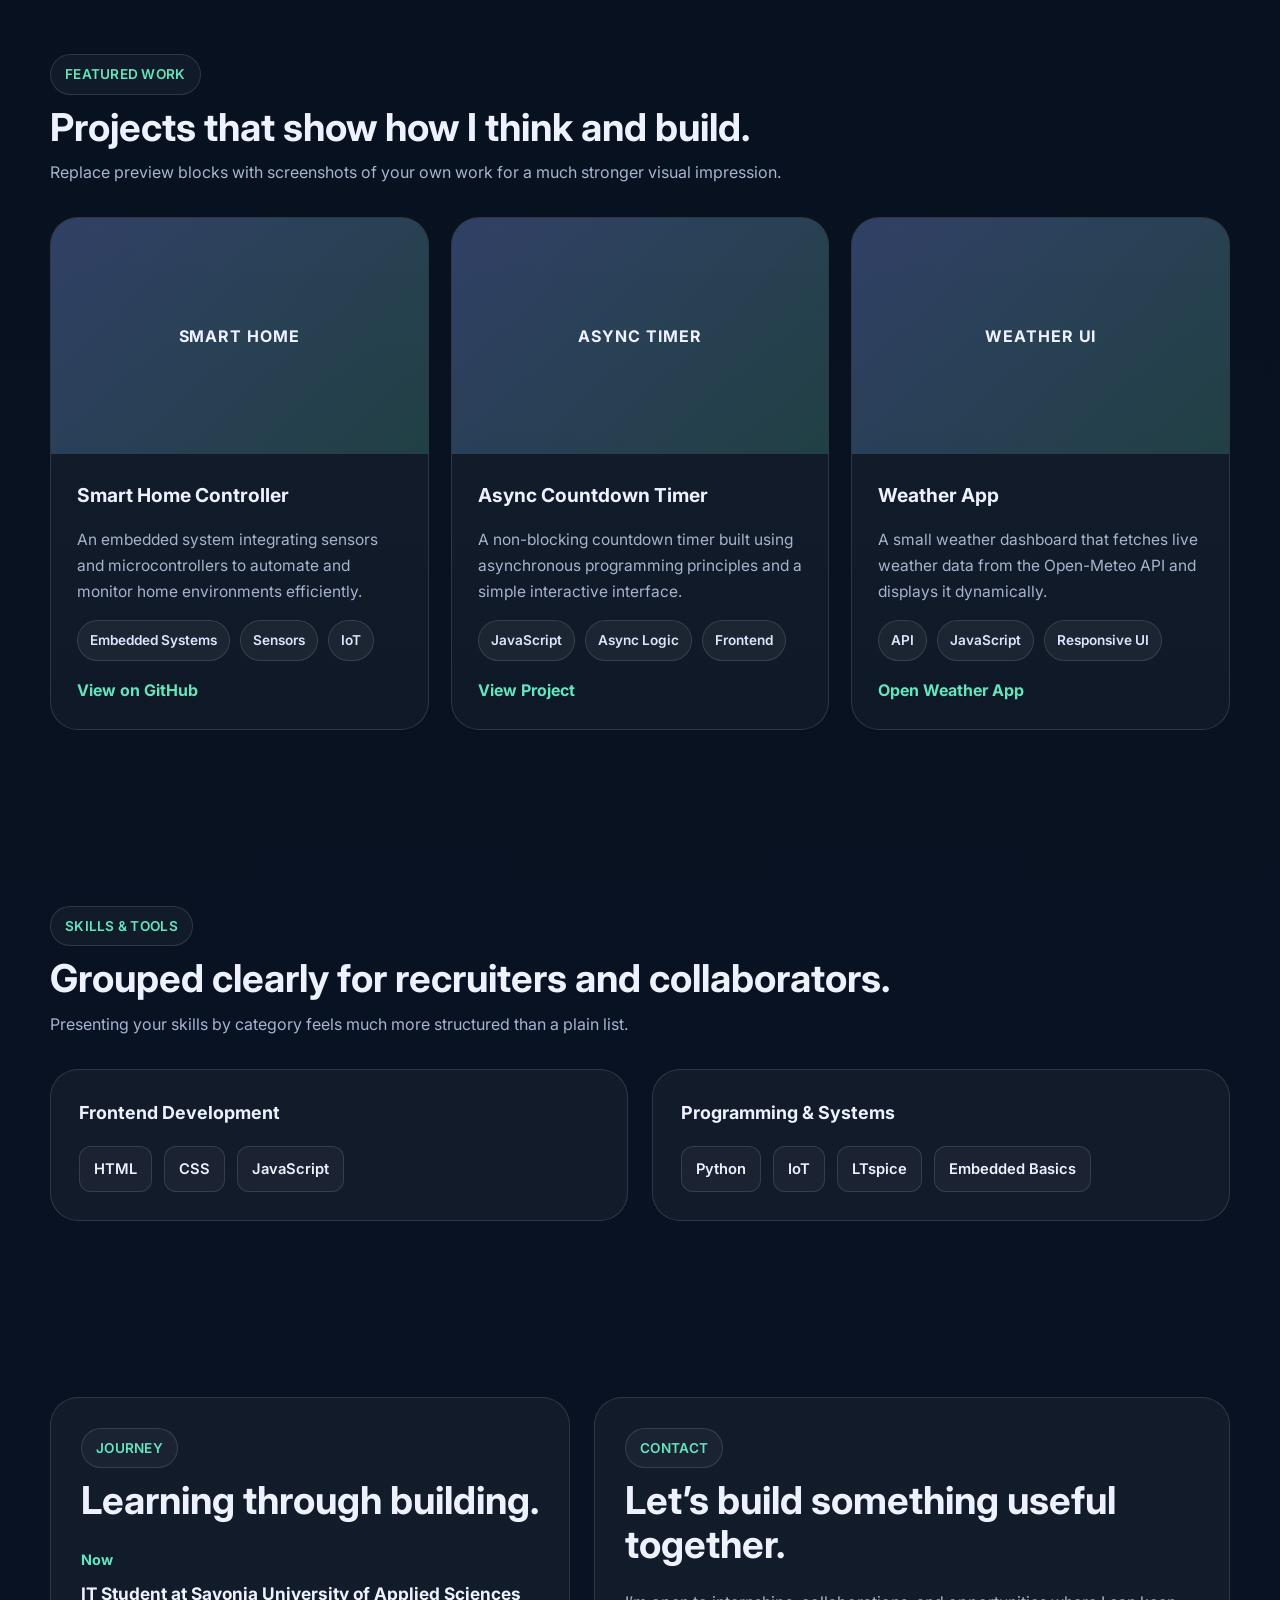
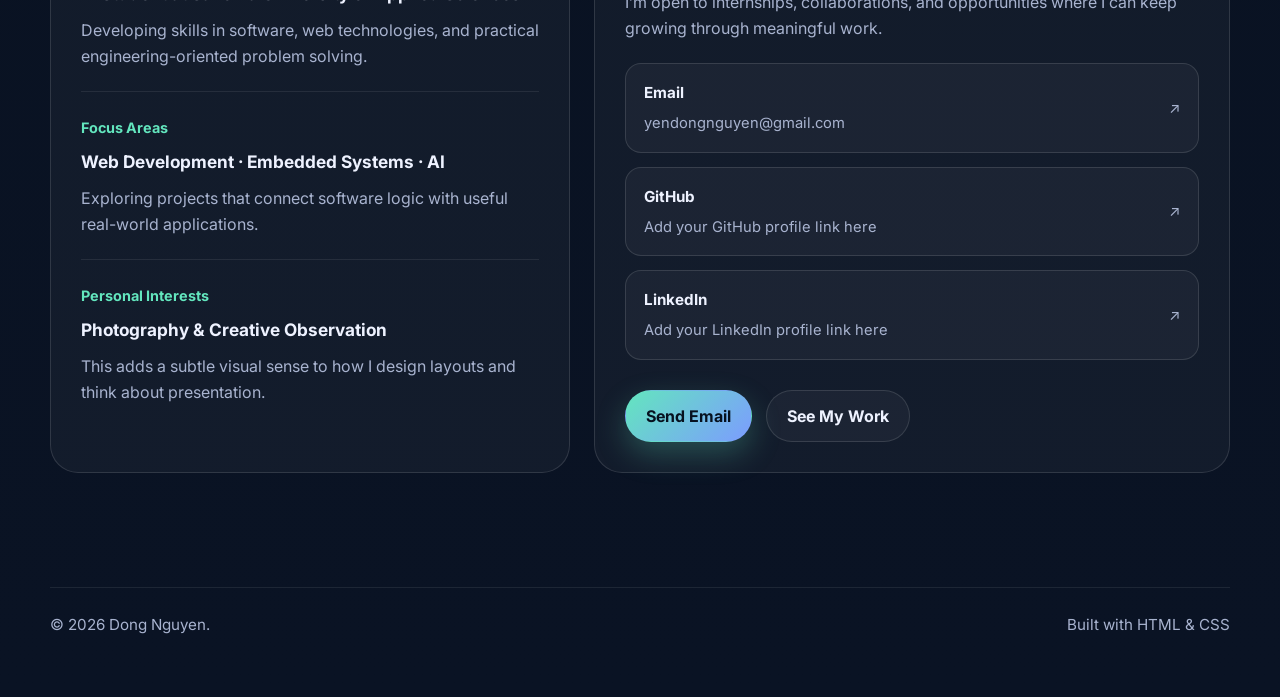
==== commit 6cf1a5ca: "Update index.html" ====
--- a/index.html
+++ b/index.html
@@ -721,10 +721,11 @@
       <div class="container">
         <div class="section-header">
           <span class="eyebrow">About Me</span>
-          <h2 class="section-title">A focused portfolio with personality.</h2>
+          <h2 class="section-title">👋 Hi there! I'm Dong Nguyen</h2>
           <p class="section-desc">
-            This layout is designed to feel modern and professional, while still showing your identity as a builder
-            who enjoys shipping practical, real-world work.
+    🏫 I'm an IT student at Savonia University of Applied Sciences (Finland)
+    👀 I enjoy building practical applications and learning through real-world projects
+    🧠 What I’m into: Practical problem-solving & Web Development
           </p>
         </div>
 
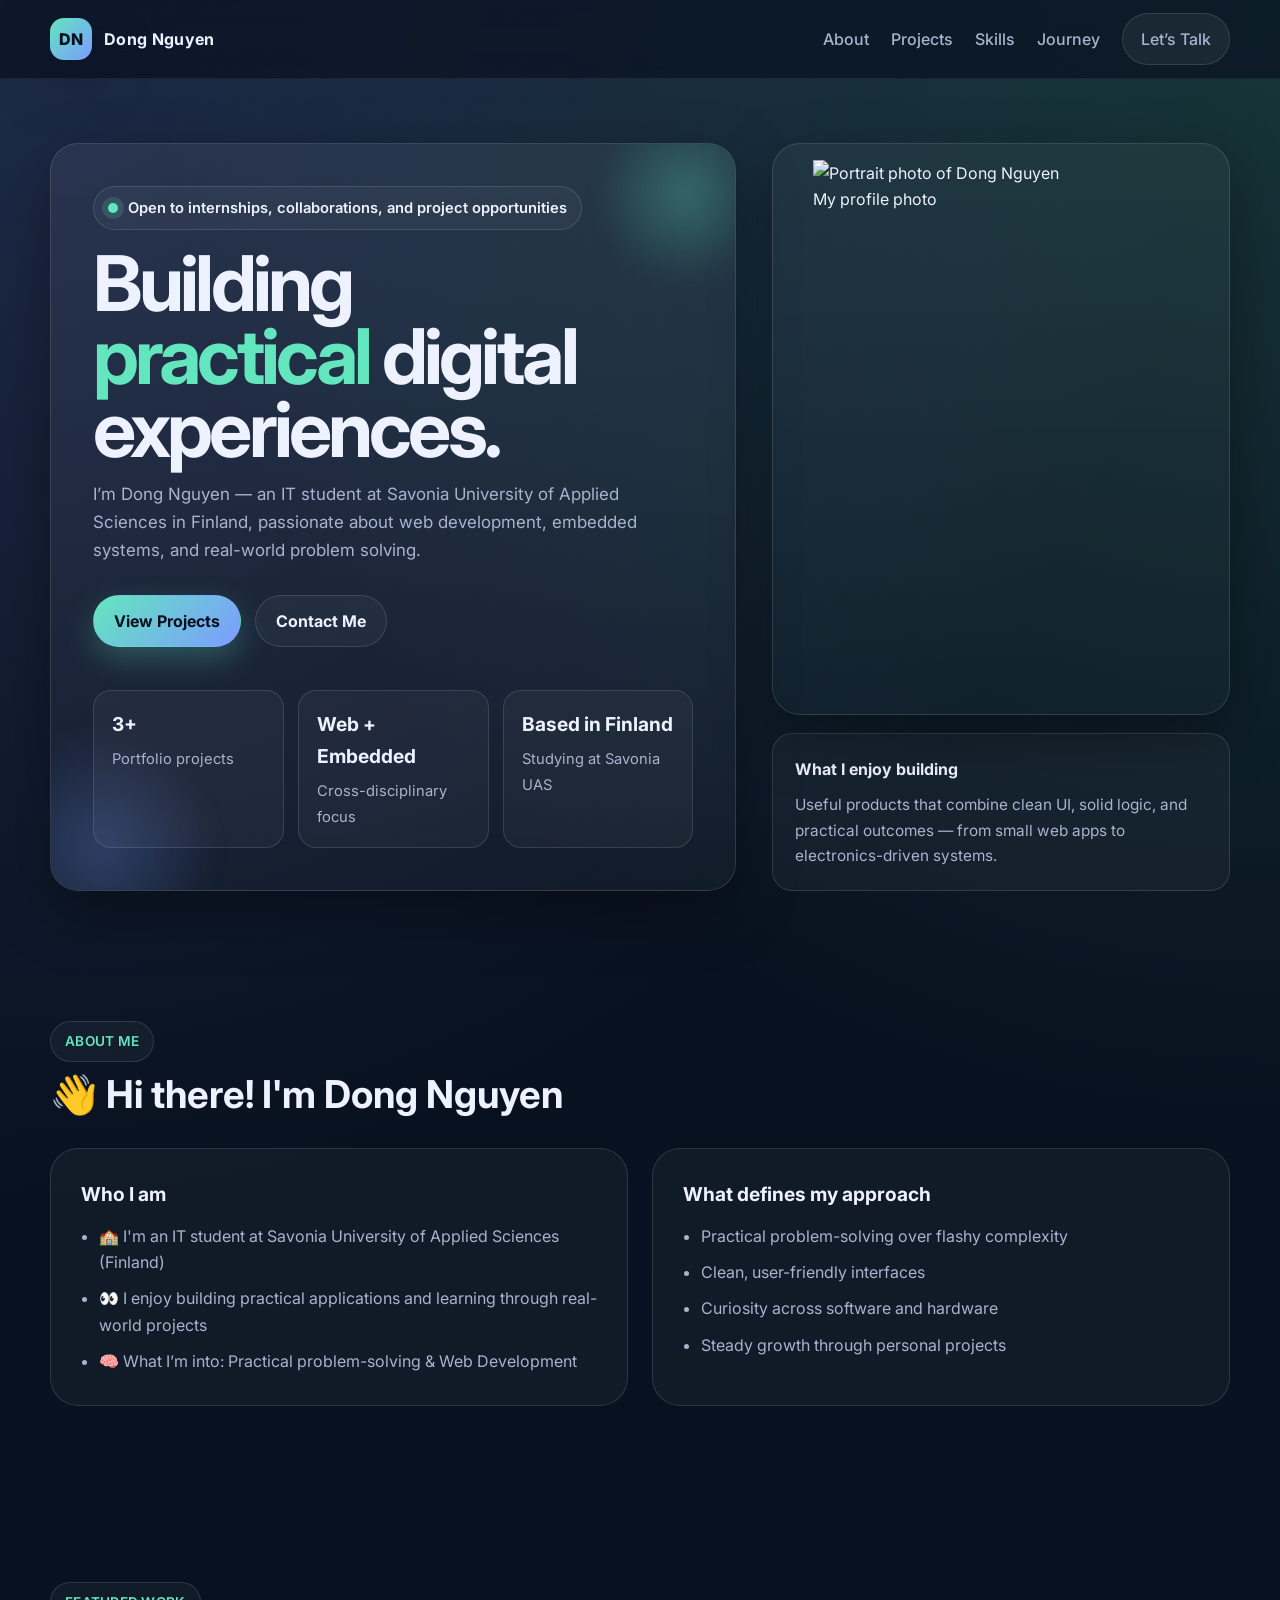
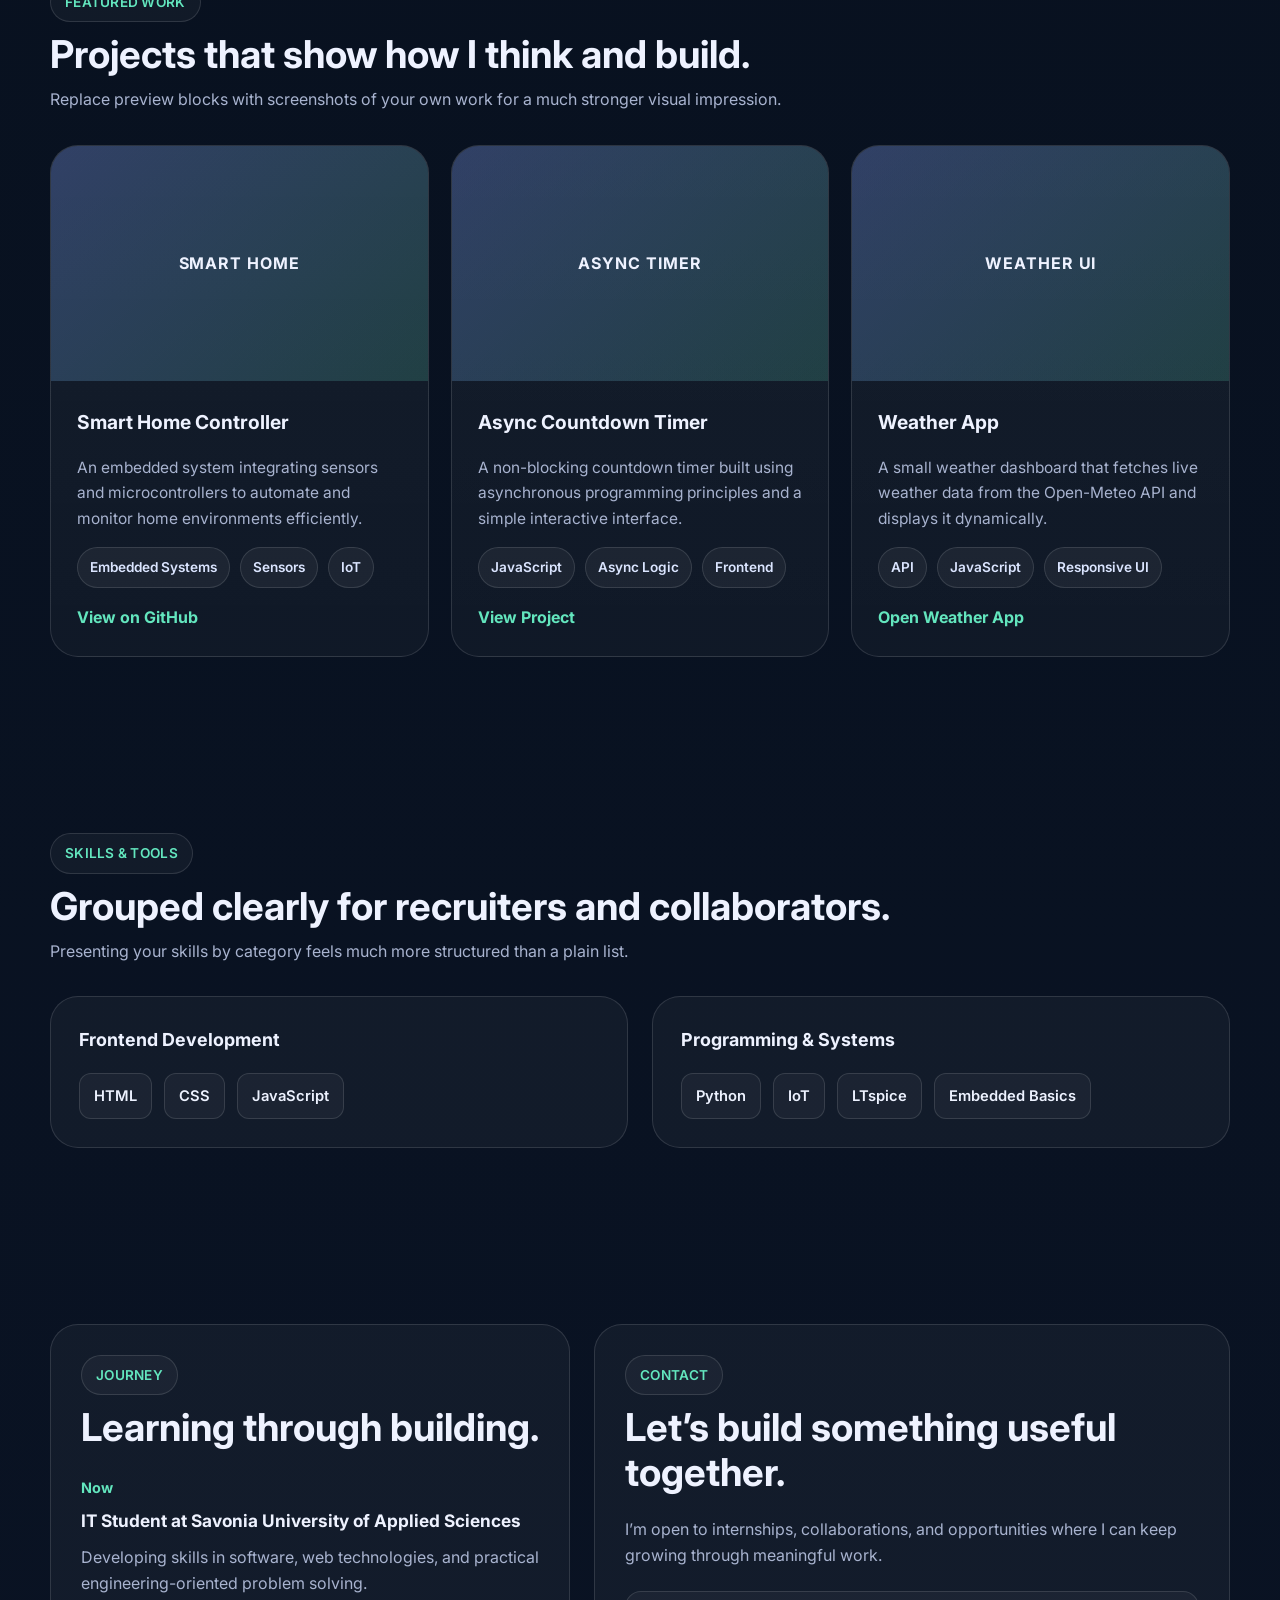
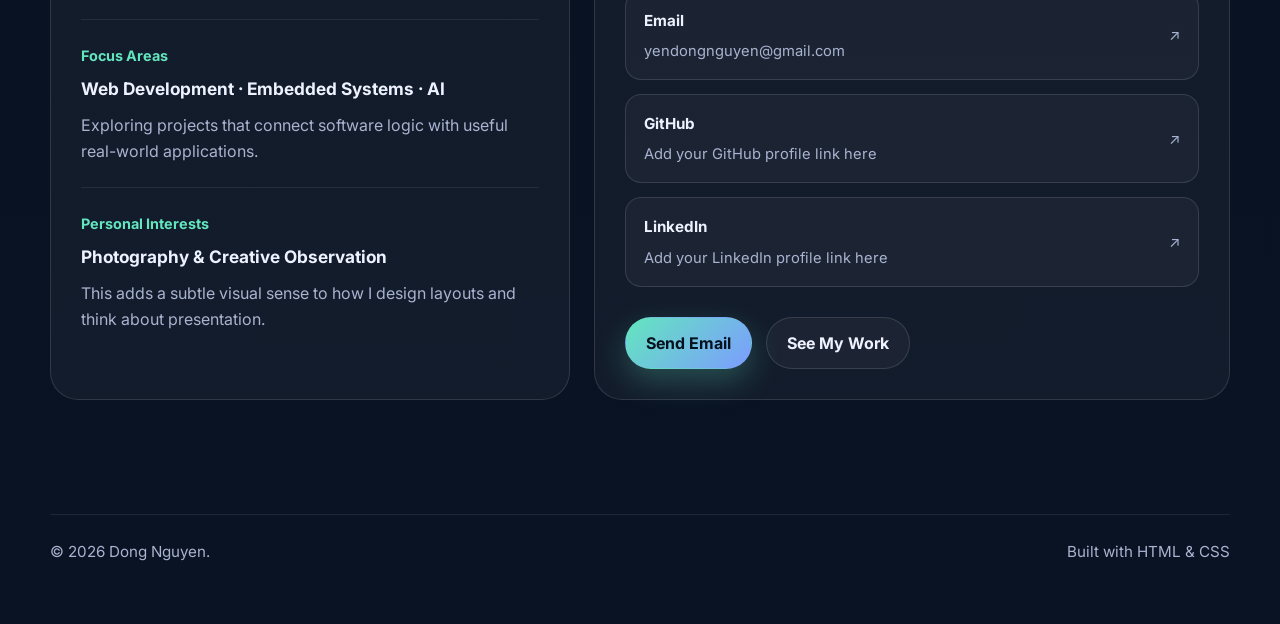
==== commit e66c9cc1: "Update index.html" ====
--- a/index.html
+++ b/index.html
@@ -722,20 +722,16 @@
         <div class="section-header">
           <span class="eyebrow">About Me</span>
           <h2 class="section-title">👋 Hi there! I'm Dong Nguyen</h2>
-          <p class="section-desc">
-    🏫 I'm an IT student at Savonia University of Applied Sciences (Finland)
-    👀 I enjoy building practical applications and learning through real-world projects
-    🧠 What I’m into: Practical problem-solving & Web Development
-          </p>
         </div>
 
         <div class="about-grid">
           <div class="about-card">
             <h3>Who I am</h3>
-            <p>
-              I enjoy learning by building. My interests span web development, embedded systems, and artificial
-              intelligence, with a strong preference for projects that solve real problems and improve everyday life.
-            </p>
+            <ul>
+              <li>🏫 I'm an IT student at Savonia University of Applied Sciences (Finland)</li>
+              <li>👀 I enjoy building practical applications and learning through real-world projects</li>
+              <li>🧠 What I’m into: Practical problem-solving & Web Development</li>
+            </ul>
           </div>
 
           <div class="about-card">
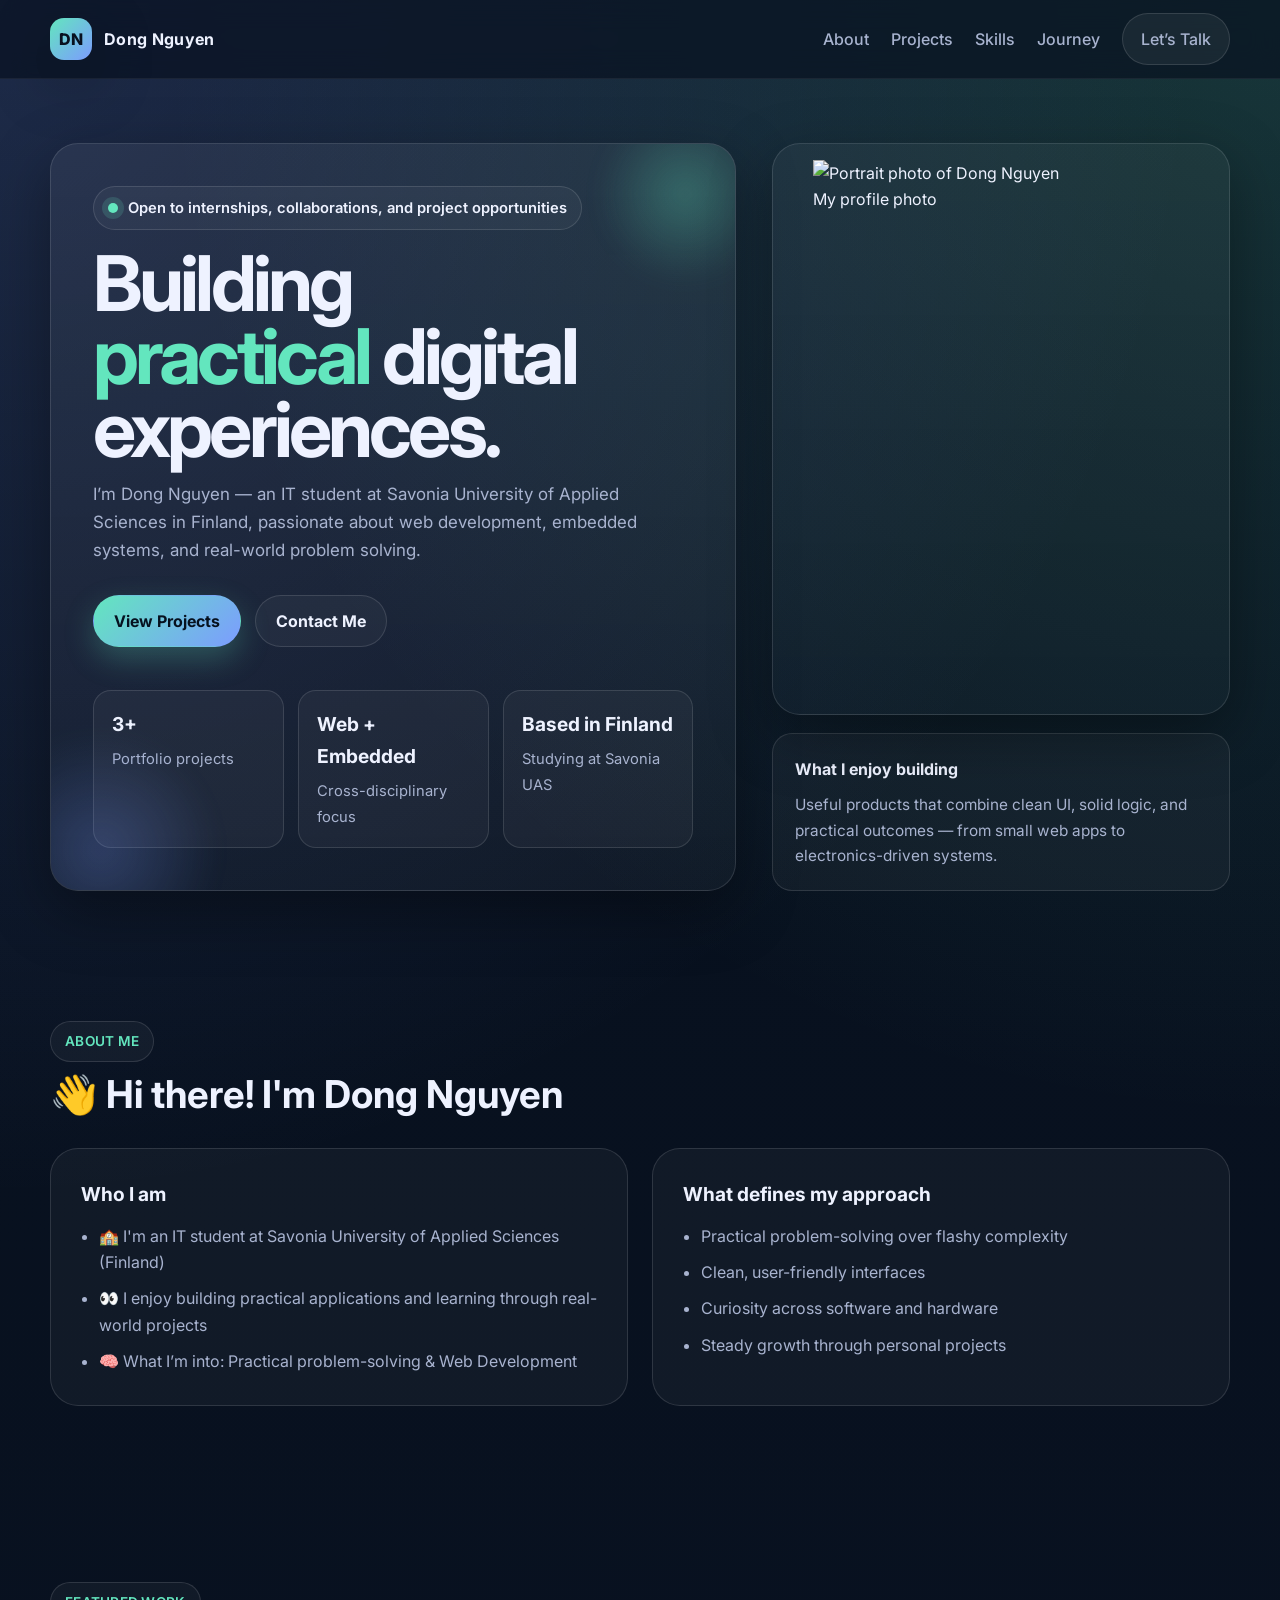
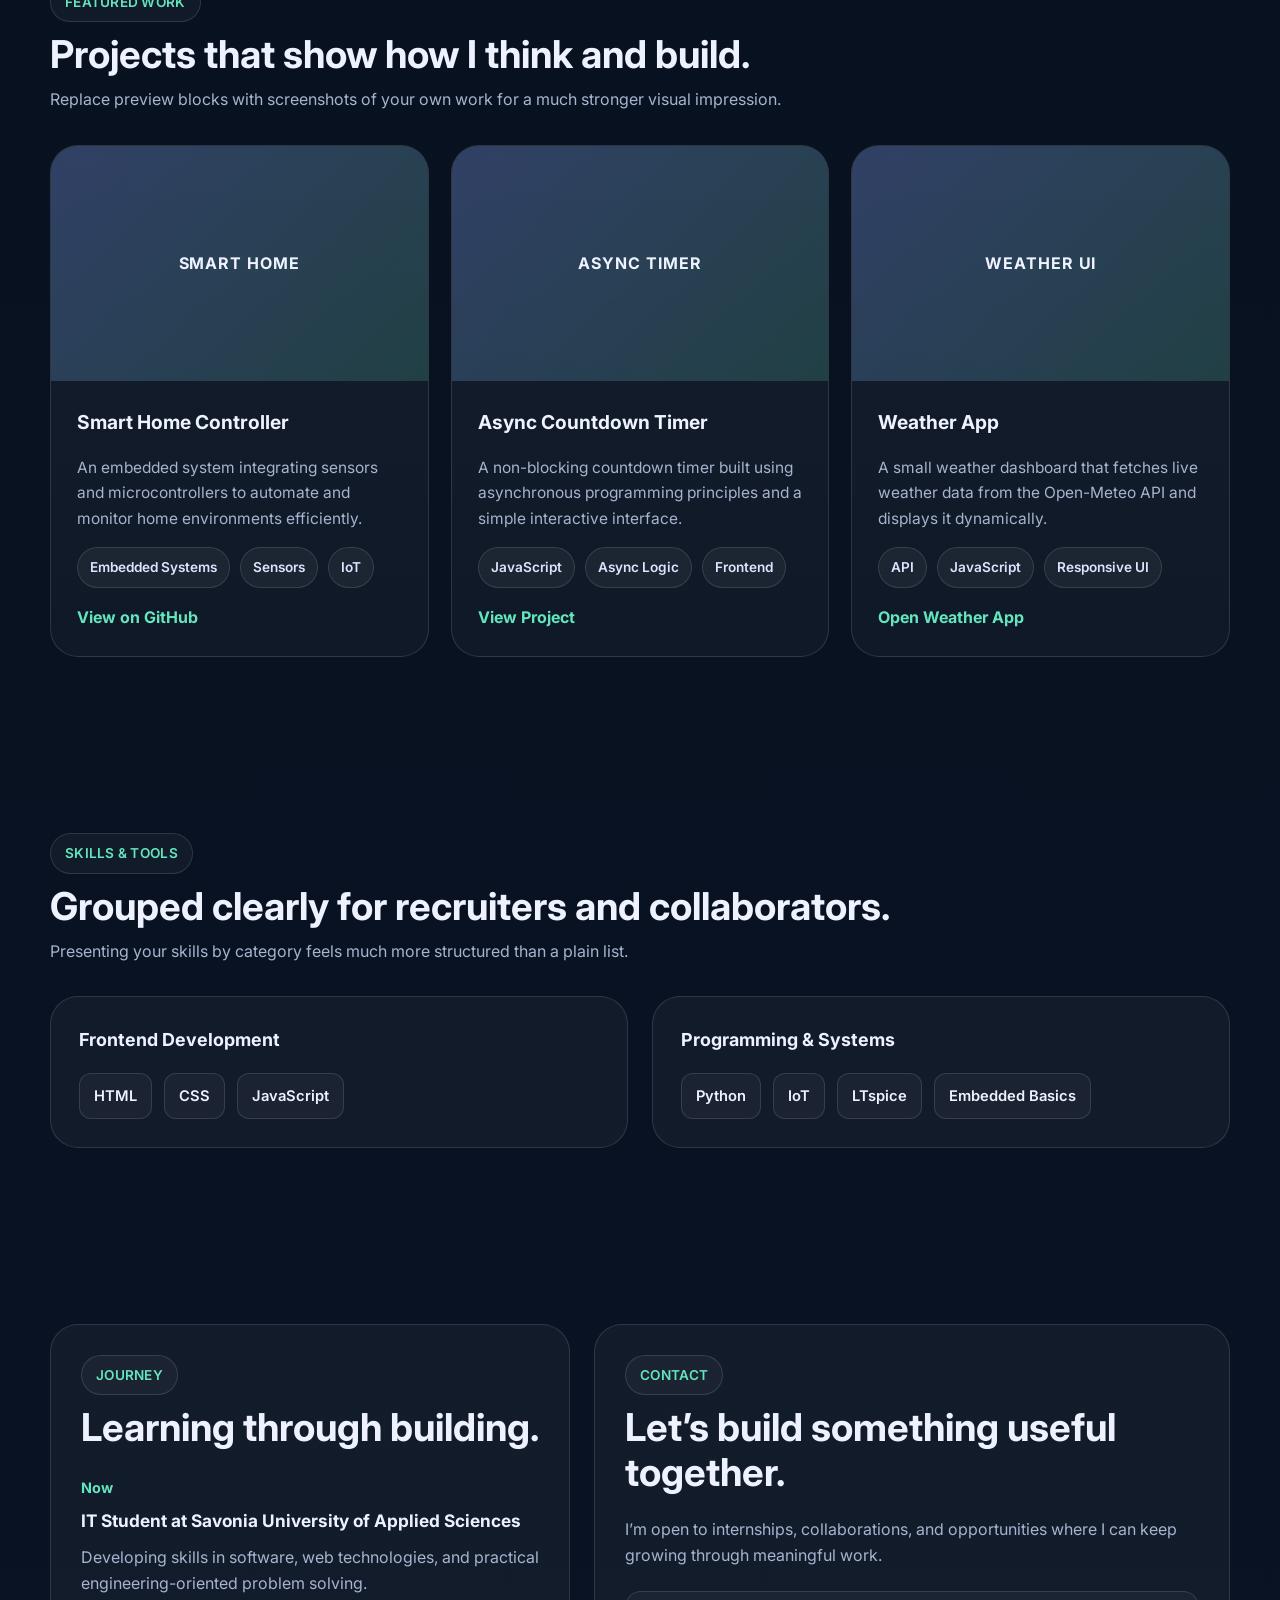
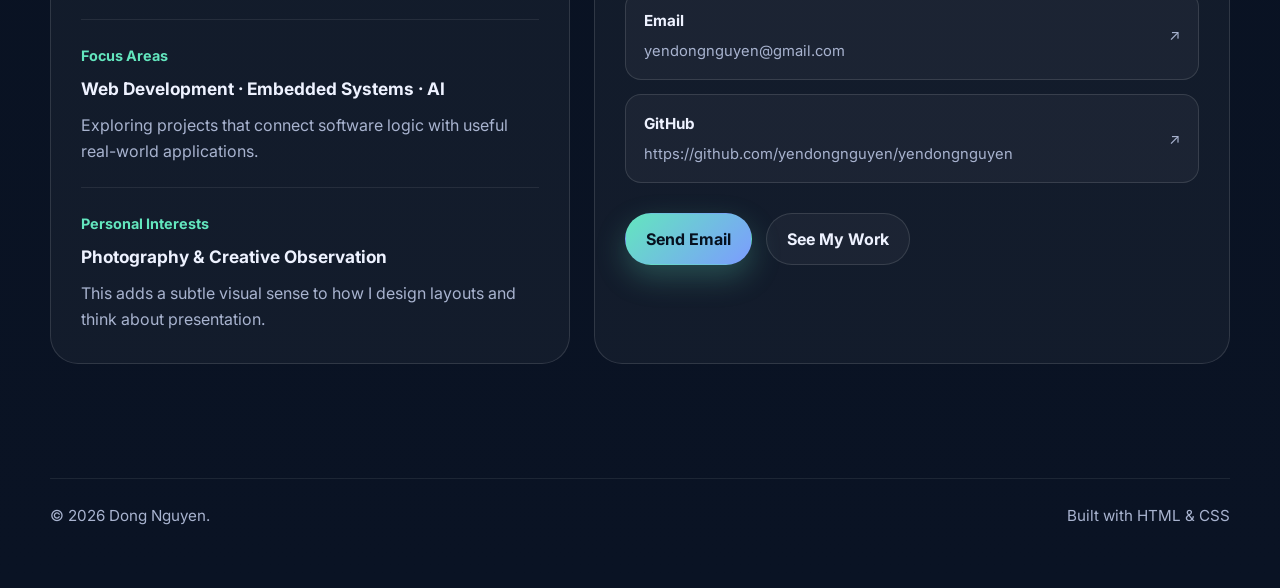
==== commit b96c2e60: "Update index.html" ====
--- a/index.html
+++ b/index.html
@@ -903,18 +903,11 @@
             <a class="contact-item" href="#">
               <div>
                 <strong>GitHub</strong>
-                <span>Add your GitHub profile link here</span>
+                <span>https://github.com/yendongnguyen/yendongnguyen</span>
               </div>
               <span>↗</span>
             </a>
 
-            <a class="contact-item" href="#">
-              <div>
-                <strong>LinkedIn</strong>
-                <span>Add your LinkedIn profile link here</span>
-              </div>
-              <span>↗</span>
-            </a>
           </div>
 
           <div class="hero-actions">
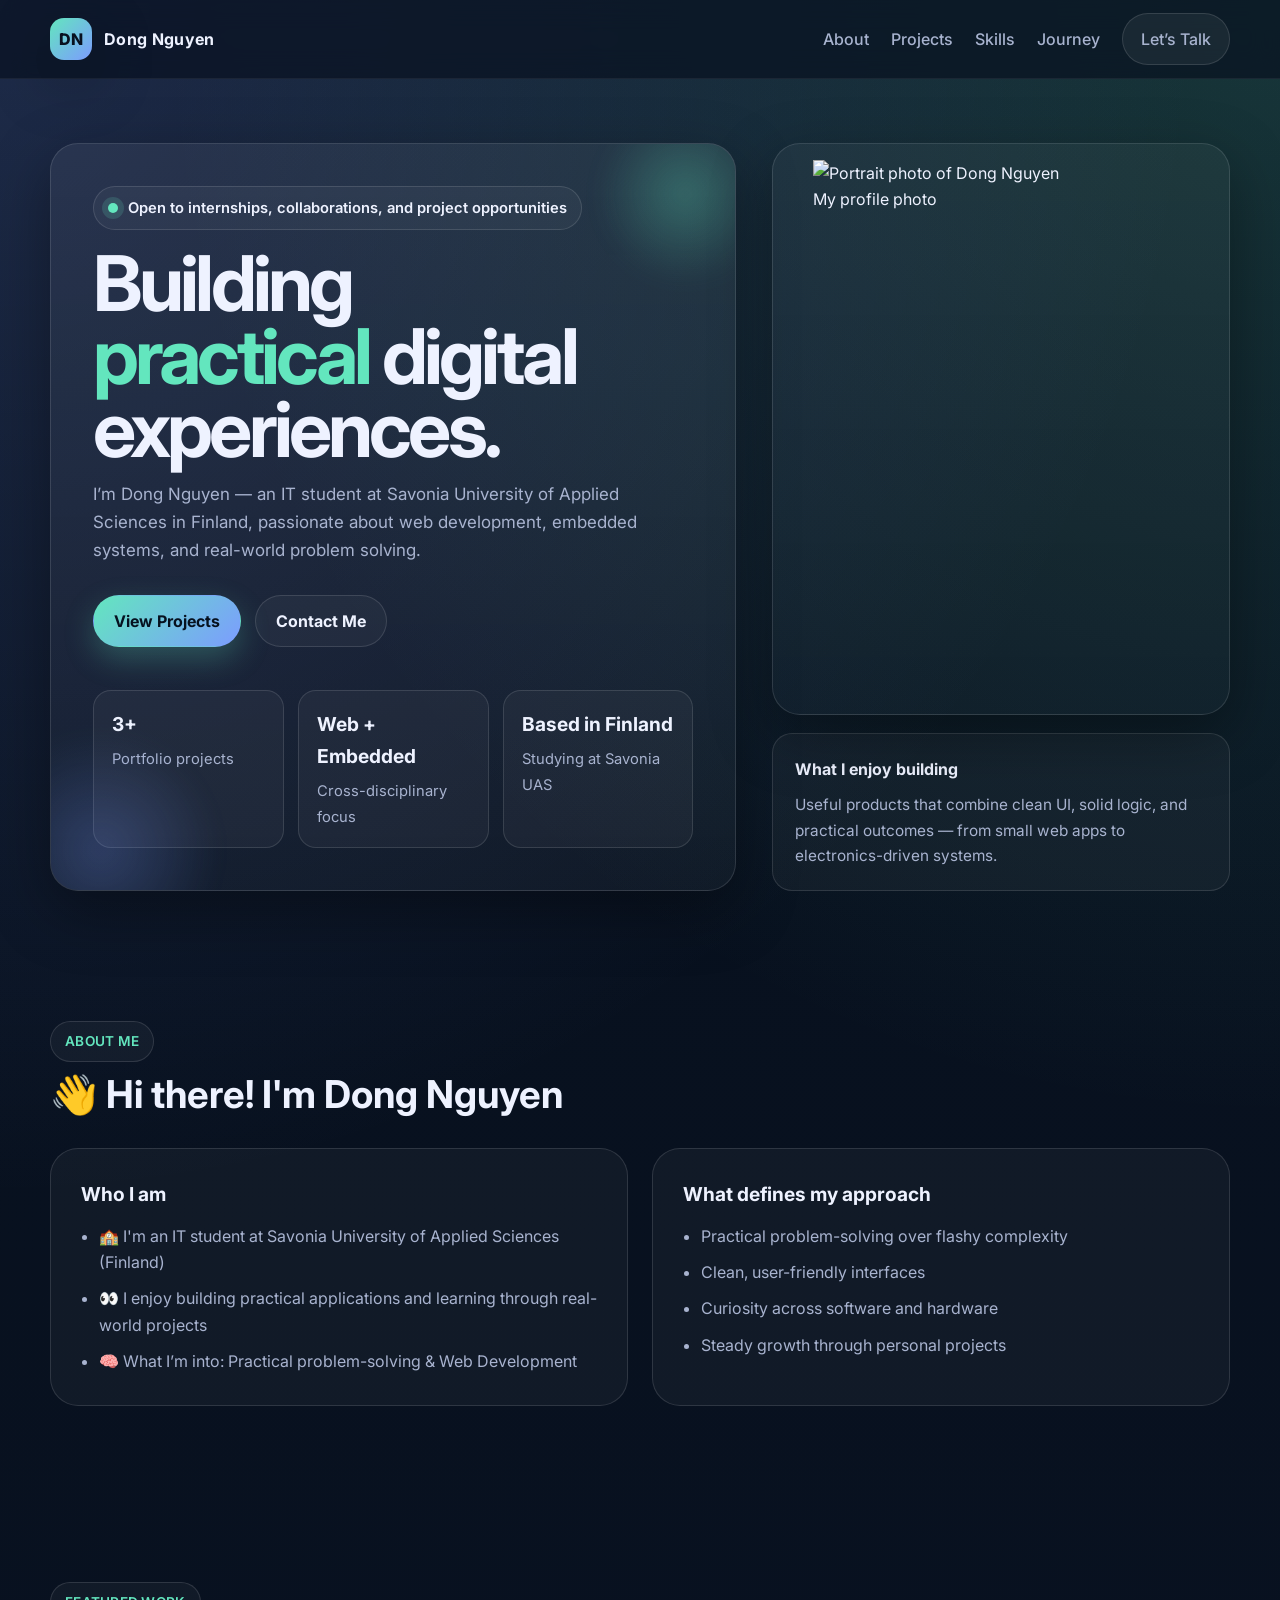
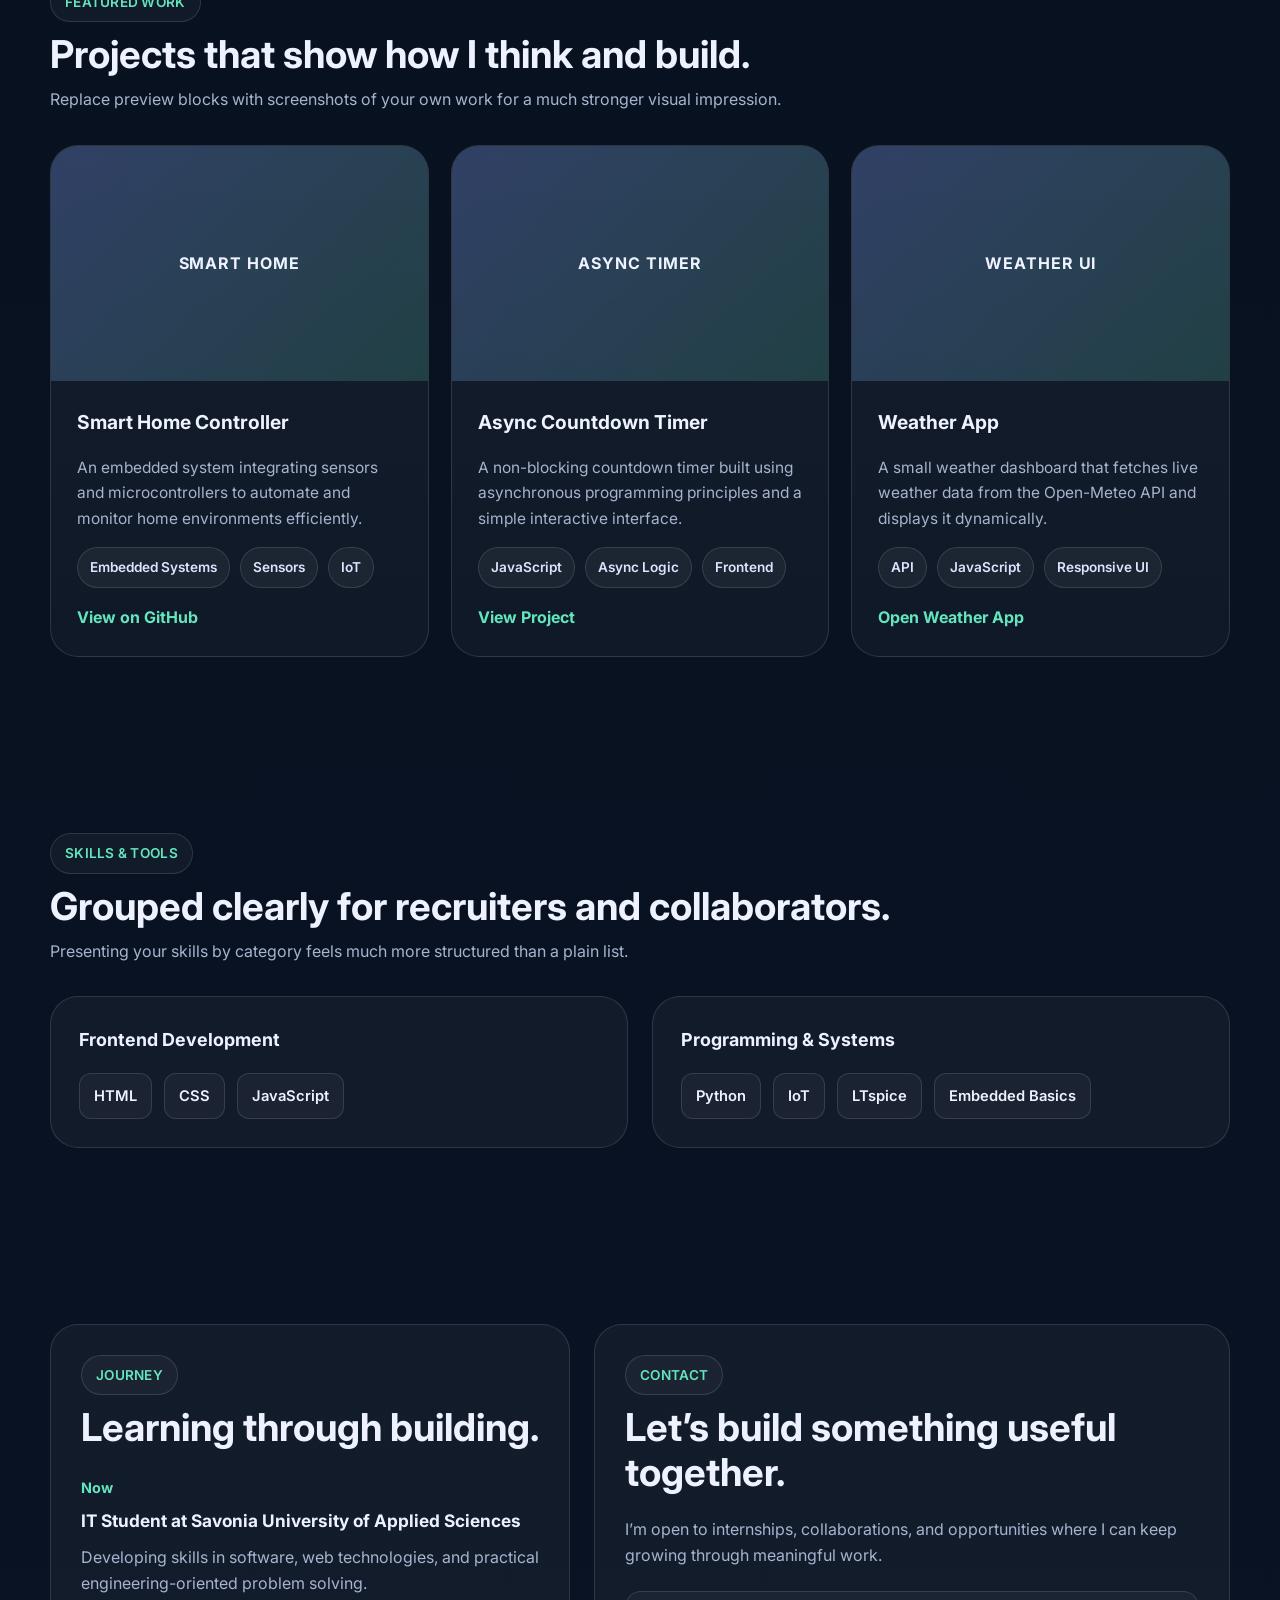
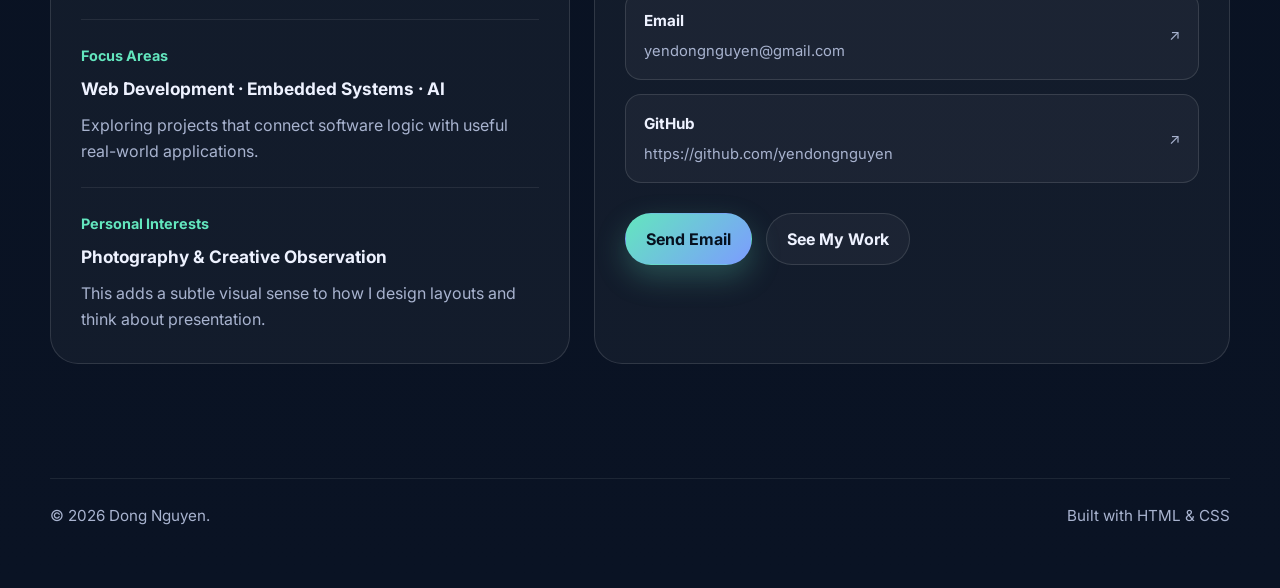
==== commit 7d8fc736: "Update index.html" ====
--- a/index.html
+++ b/index.html
@@ -903,7 +903,7 @@
             <a class="contact-item" href="#">
               <div>
                 <strong>GitHub</strong>
-                <span>https://github.com/yendongnguyen/yendongnguyen</span>
+                <span>https://github.com/yendongnguyen</span>
               </div>
               <span>↗</span>
             </a>
